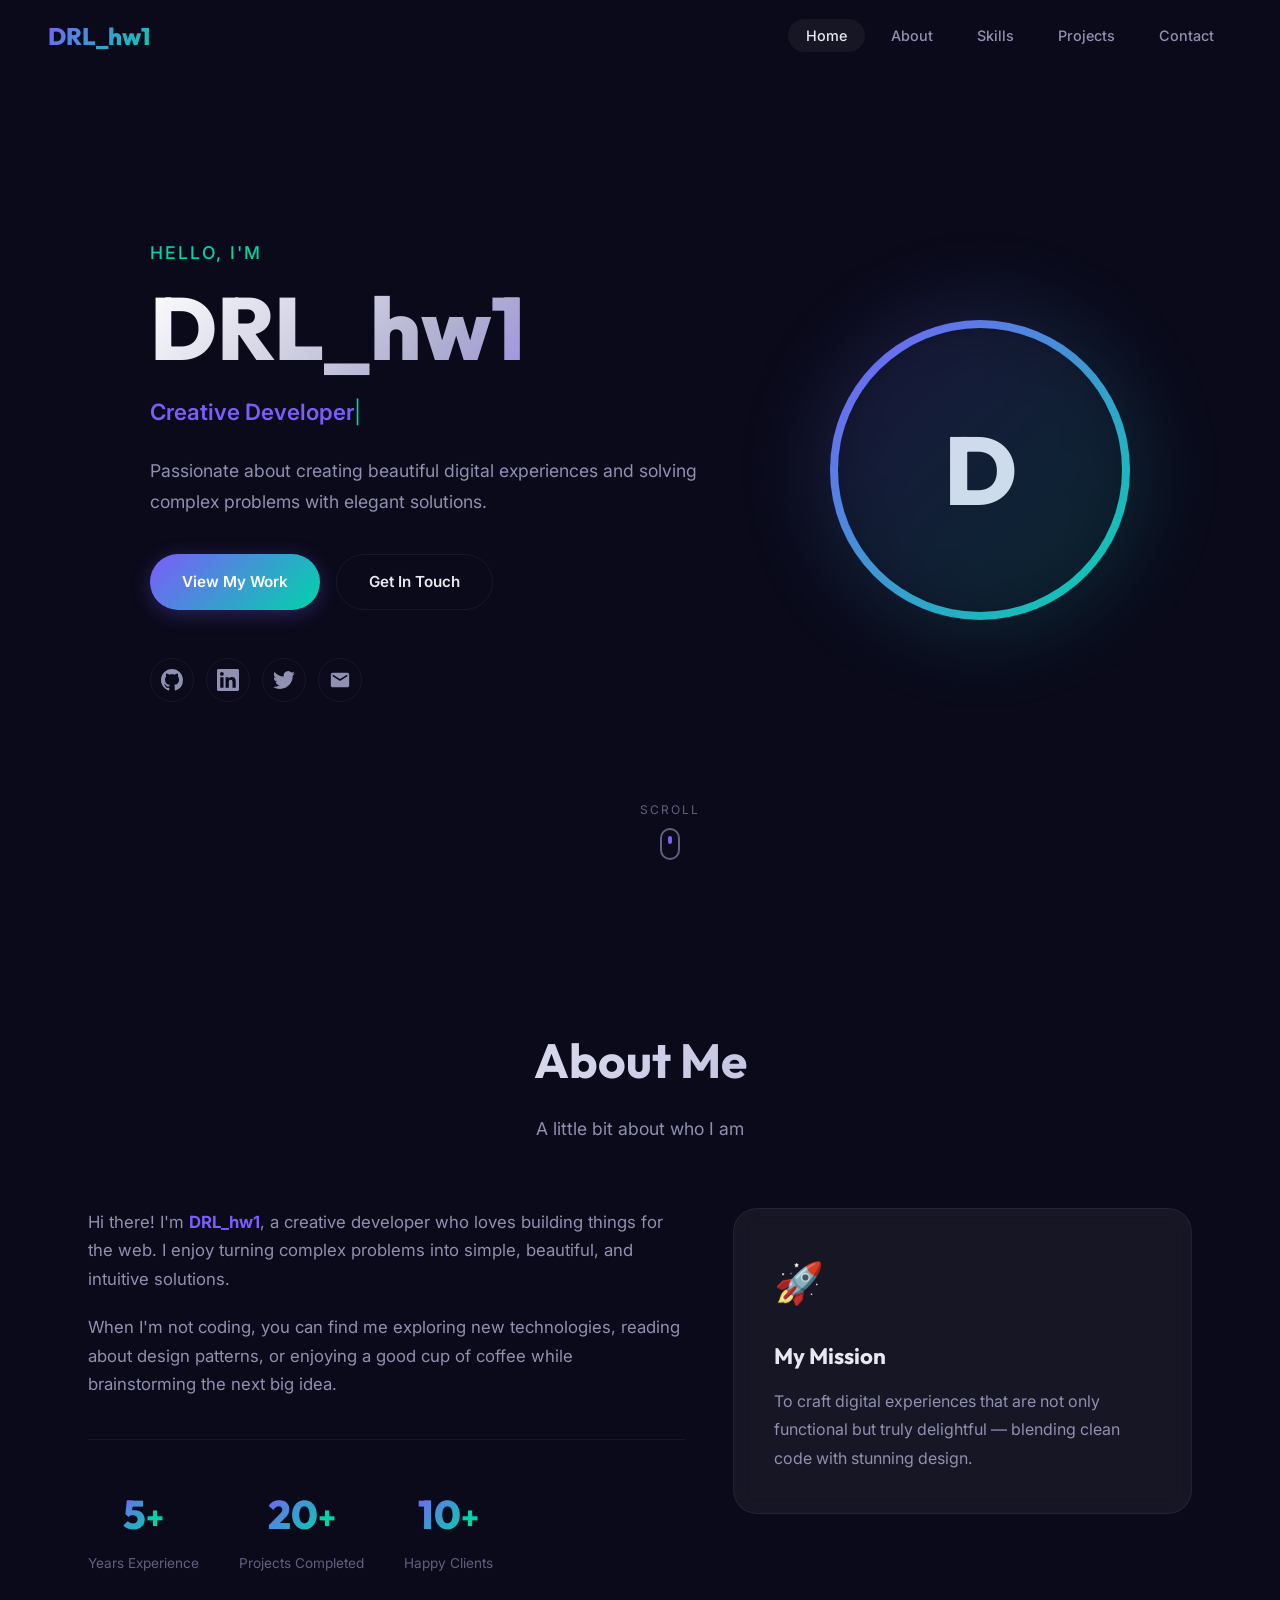
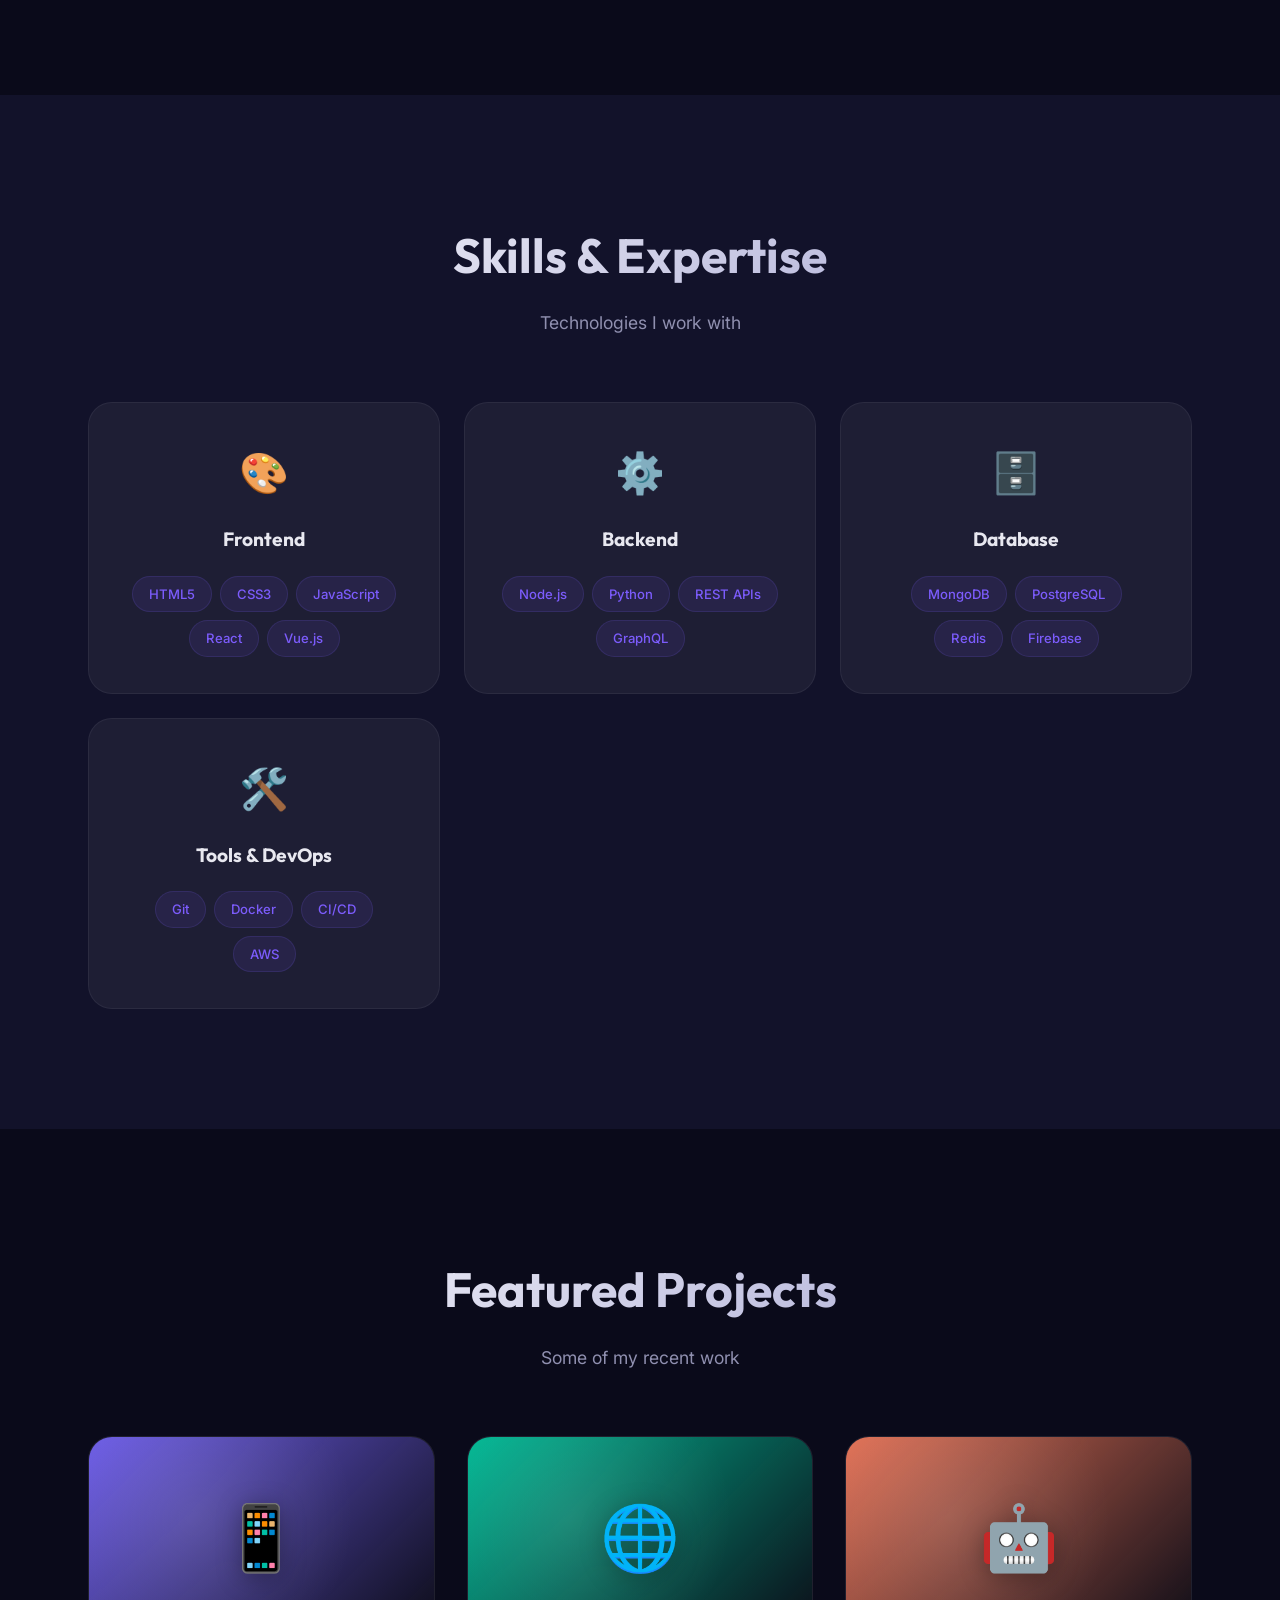
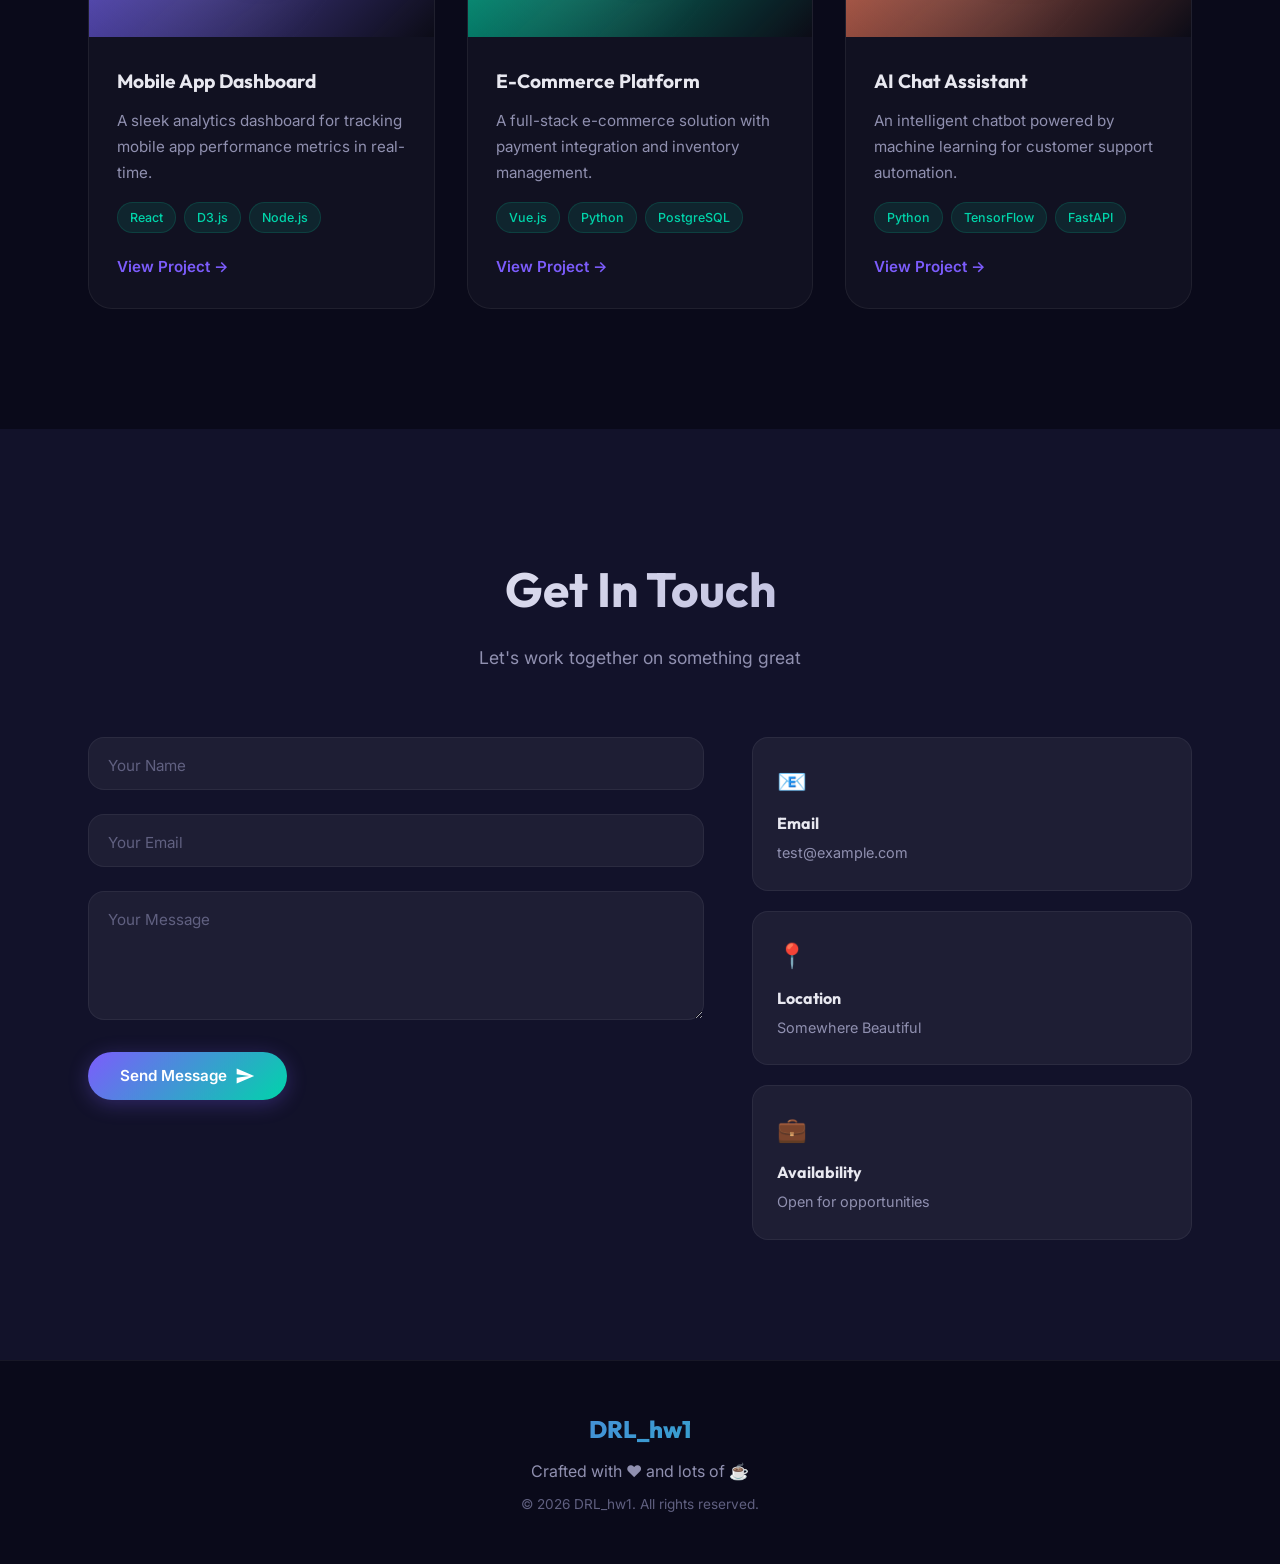
==== personal-page/index.html @ 9c8032da "Add personal web page with DRL_hw1 branding" ====
<!DOCTYPE html>
<html lang="en">

<head>
    <meta charset="UTF-8">
    <meta name="viewport" content="width=device-width, initial-scale=1.0">
    <meta name="description" content="Test - Personal Portfolio & Web Page">
    <title>DRL_hw1 | Personal Web Page</title>
    <link rel="preconnect" href="https://fonts.googleapis.com">
    <link rel="preconnect" href="https://fonts.gstatic.com" crossorigin>
    <link
        href="https://fonts.googleapis.com/css2?family=Inter:wght@300;400;500;600;700;800&family=Outfit:wght@300;400;500;600;700;800&display=swap"
        rel="stylesheet">
    <link rel="stylesheet" href="style.css">
</head>

<body>
    <!-- Animated background particles -->
    <div class="particles" id="particles"></div>

    <!-- Navigation -->
    <nav class="nav" id="nav">
        <div class="nav-logo">DRL_hw1</div>
        <ul class="nav-links">
            <li><a href="#home" class="nav-link active">Home</a></li>
            <li><a href="#about" class="nav-link">About</a></li>
            <li><a href="#skills" class="nav-link">Skills</a></li>
            <li><a href="#projects" class="nav-link">Projects</a></li>
            <li><a href="#contact" class="nav-link">Contact</a></li>
        </ul>
        <button class="nav-toggle" id="navToggle" aria-label="Toggle navigation">
            <span></span><span></span><span></span>
        </button>
    </nav>

    <!-- Hero Section -->
    <section class="hero" id="home">
        <div class="hero-content">
            <p class="hero-greeting">Hello, I'm</p>
            <h1 class="hero-name">DRL_hw1</h1>
            <p class="hero-tagline">
                <span class="typewriter" id="typewriter"></span><span class="cursor">|</span>
            </p>
            <p class="hero-description">
                Passionate about creating beautiful digital experiences and solving complex problems with elegant
                solutions.
            </p>
            <div class="hero-cta">
                <a href="#projects" class="btn btn-primary">View My Work</a>
                <a href="#contact" class="btn btn-secondary">Get In Touch</a>
            </div>
            <div class="hero-socials">
                <a href="https://github.com/g114056175/DRL_hw1" target="_blank" class="social-link" aria-label="GitHub">
                    <svg viewBox="0 0 24 24" width="22" height="22" fill="currentColor">
                        <path
                            d="M12 0C5.37 0 0 5.37 0 12c0 5.31 3.435 9.795 8.205 11.385.6.105.825-.255.825-.57 0-.285-.015-1.23-.015-2.235-3.015.555-3.795-.735-4.035-1.41-.135-.345-.72-1.41-1.23-1.695-.42-.225-1.02-.78-.015-.795.945-.015 1.62.87 1.845 1.23 1.08 1.815 2.805 1.305 3.495.99.105-.78.42-1.305.765-1.605-2.67-.3-5.46-1.335-5.46-5.925 0-1.305.465-2.385 1.23-3.225-.12-.3-.54-1.53.12-3.18 0 0 1.005-.315 3.3 1.23.96-.27 1.98-.405 3-.405s2.04.135 3 .405c2.295-1.56 3.3-1.23 3.3-1.23.66 1.65.24 2.88.12 3.18.765.84 1.23 1.905 1.23 3.225 0 4.605-2.805 5.625-5.475 5.925.435.375.81 1.095.81 2.22 0 1.605-.015 2.895-.015 3.3 0 .315.225.69.825.57A12.02 12.02 0 0024 12c0-6.63-5.37-12-12-12z" />
                    </svg>
                </a>
                <a href="#" class="social-link" aria-label="LinkedIn">
                    <svg viewBox="0 0 24 24" width="22" height="22" fill="currentColor">
                        <path
                            d="M20.447 20.452h-3.554v-5.569c0-1.328-.027-3.037-1.852-3.037-1.853 0-2.136 1.445-2.136 2.939v5.667H9.351V9h3.414v1.561h.046c.477-.9 1.637-1.85 3.37-1.85 3.601 0 4.267 2.37 4.267 5.455v6.286zM5.337 7.433a2.062 2.062 0 01-2.063-2.065 2.064 2.064 0 112.063 2.065zm1.782 13.019H3.555V9h3.564v11.452zM22.225 0H1.771C.792 0 0 .774 0 1.729v20.542C0 23.227.792 24 1.771 24h20.451C23.2 24 24 23.227 24 22.271V1.729C24 .774 23.2 0 22.222 0h.003z" />
                    </svg>
                </a>
                <a href="#" class="social-link" aria-label="Twitter">
                    <svg viewBox="0 0 24 24" width="22" height="22" fill="currentColor">
                        <path
                            d="M23.953 4.57a10 10 0 01-2.825.775 4.958 4.958 0 002.163-2.723c-.951.555-2.005.959-3.127 1.184a4.92 4.92 0 00-8.384 4.482C7.69 8.095 4.067 6.13 1.64 3.162a4.822 4.822 0 00-.666 2.475c0 1.71.87 3.213 2.188 4.096a4.904 4.904 0 01-2.228-.616v.06a4.923 4.923 0 003.946 4.827 4.996 4.996 0 01-2.212.085 4.936 4.936 0 004.604 3.417 9.867 9.867 0 01-6.102 2.105c-.39 0-.779-.023-1.17-.067a13.995 13.995 0 007.557 2.209c9.053 0 13.998-7.496 13.998-13.985 0-.21 0-.42-.015-.63A9.935 9.935 0 0024 4.59z" />
                    </svg>
                </a>
                <a href="mailto:test@example.com" class="social-link" aria-label="Email">
                    <svg viewBox="0 0 24 24" width="22" height="22" fill="currentColor">
                        <path
                            d="M20 4H4c-1.1 0-2 .9-2 2v12c0 1.1.9 2 2 2h16c1.1 0 2-.9 2-2V6c0-1.1-.9-2-2-2zm0 4l-8 5-8-5V6l8 5 8-5v2z" />
                    </svg>
                </a>
            </div>
        </div>
        <div class="hero-visual">
            <div class="avatar-ring">
                <div class="avatar-glow"></div>
                <div class="avatar-initials">D</div>
            </div>
        </div>
        <div class="scroll-indicator">
            <span>Scroll</span>
            <div class="scroll-arrow"></div>
        </div>
    </section>

    <!-- About Section -->
    <section class="section" id="about">
        <div class="container">
            <h2 class="section-title">About Me</h2>
            <p class="section-subtitle">A little bit about who I am</p>
            <div class="about-grid">
                <div class="about-text">
                    <p>
                        Hi there! I'm <strong>DRL_hw1</strong>, a creative developer who loves building things for the
                        web.
                        I enjoy turning complex problems into simple, beautiful, and intuitive solutions.
                    </p>
                    <p>
                        When I'm not coding, you can find me exploring new technologies, reading about design patterns,
                        or enjoying a good cup of coffee while brainstorming the next big idea.
                    </p>
                    <div class="about-stats">
                        <div class="stat-item">
                            <span class="stat-number" data-target="5">0</span><span class="stat-suffix">+</span>
                            <span class="stat-label">Years Experience</span>
                        </div>
                        <div class="stat-item">
                            <span class="stat-number" data-target="20">0</span><span class="stat-suffix">+</span>
                            <span class="stat-label">Projects Completed</span>
                        </div>
                        <div class="stat-item">
                            <span class="stat-number" data-target="10">0</span><span class="stat-suffix">+</span>
                            <span class="stat-label">Happy Clients</span>
                        </div>
                    </div>
                </div>
                <div class="about-card">
                    <div class="card-glass">
                        <div class="card-icon">🚀</div>
                        <h3>My Mission</h3>
                        <p>To craft digital experiences that are not only functional but truly delightful — blending
                            clean code with stunning design.</p>
                    </div>
                </div>
            </div>
        </div>
    </section>

    <!-- Skills Section -->
    <section class="section section-alt" id="skills">
        <div class="container">
            <h2 class="section-title">Skills & Expertise</h2>
            <p class="section-subtitle">Technologies I work with</p>
            <div class="skills-grid">
                <div class="skill-card">
                    <div class="skill-icon">🎨</div>
                    <h3>Frontend</h3>
                    <div class="skill-tags">
                        <span class="tag">HTML5</span>
                        <span class="tag">CSS3</span>
                        <span class="tag">JavaScript</span>
                        <span class="tag">React</span>
                        <span class="tag">Vue.js</span>
                    </div>
                </div>
                <div class="skill-card">
                    <div class="skill-icon">⚙️</div>
                    <h3>Backend</h3>
                    <div class="skill-tags">
                        <span class="tag">Node.js</span>
                        <span class="tag">Python</span>
                        <span class="tag">REST APIs</span>
                        <span class="tag">GraphQL</span>
                    </div>
                </div>
                <div class="skill-card">
                    <div class="skill-icon">🗄️</div>
                    <h3>Database</h3>
                    <div class="skill-tags">
                        <span class="tag">MongoDB</span>
                        <span class="tag">PostgreSQL</span>
                        <span class="tag">Redis</span>
                        <span class="tag">Firebase</span>
                    </div>
                </div>
                <div class="skill-card">
                    <div class="skill-icon">🛠️</div>
                    <h3>Tools & DevOps</h3>
                    <div class="skill-tags">
                        <span class="tag">Git</span>
                        <span class="tag">Docker</span>
                        <span class="tag">CI/CD</span>
                        <span class="tag">AWS</span>
                    </div>
                </div>
            </div>
        </div>
    </section>

    <!-- Projects Section -->
    <section class="section" id="projects">
        <div class="container">
            <h2 class="section-title">Featured Projects</h2>
            <p class="section-subtitle">Some of my recent work</p>
            <div class="projects-grid">
                <div class="project-card">
                    <div class="project-preview" style="--accent: #6c5ce7;">
                        <div class="project-preview-icon">📱</div>
                    </div>
                    <div class="project-info">
                        <h3>Mobile App Dashboard</h3>
                        <p>A sleek analytics dashboard for tracking mobile app performance metrics in real-time.</p>
                        <div class="project-tech">
                            <span>React</span><span>D3.js</span><span>Node.js</span>
                        </div>
                        <div class="project-links">
                            <a href="#" class="project-link">View Project →</a>
                        </div>
                    </div>
                </div>
                <div class="project-card">
                    <div class="project-preview" style="--accent: #00b894;">
                        <div class="project-preview-icon">🌐</div>
                    </div>
                    <div class="project-info">
                        <h3>E-Commerce Platform</h3>
                        <p>A full-stack e-commerce solution with payment integration and inventory management.</p>
                        <div class="project-tech">
                            <span>Vue.js</span><span>Python</span><span>PostgreSQL</span>
                        </div>
                        <div class="project-links">
                            <a href="#" class="project-link">View Project →</a>
                        </div>
                    </div>
                </div>
                <div class="project-card">
                    <div class="project-preview" style="--accent: #e17055;">
                        <div class="project-preview-icon">🤖</div>
                    </div>
                    <div class="project-info">
                        <h3>AI Chat Assistant</h3>
                        <p>An intelligent chatbot powered by machine learning for customer support automation.</p>
                        <div class="project-tech">
                            <span>Python</span><span>TensorFlow</span><span>FastAPI</span>
                        </div>
                        <div class="project-links">
                            <a href="#" class="project-link">View Project →</a>
                        </div>
                    </div>
                </div>
            </div>
        </div>
    </section>

    <!-- Contact Section -->
    <section class="section section-alt" id="contact">
        <div class="container">
            <h2 class="section-title">Get In Touch</h2>
            <p class="section-subtitle">Let's work together on something great</p>
            <div class="contact-wrapper">
                <form class="contact-form" id="contactForm">
                    <div class="form-group">
                        <input type="text" id="name" name="name" placeholder=" " required>
                        <label for="name">Your Name</label>
                    </div>
                    <div class="form-group">
                        <input type="email" id="email" name="email" placeholder=" " required>
                        <label for="email">Your Email</label>
                    </div>
                    <div class="form-group">
                        <textarea id="message" name="message" rows="5" placeholder=" " required></textarea>
                        <label for="message">Your Message</label>
                    </div>
                    <button type="submit" class="btn btn-primary btn-submit">
                        <span>Send Message</span>
                        <svg viewBox="0 0 24 24" width="20" height="20" fill="currentColor">
                            <path d="M2.01 21L23 12 2.01 3 2 10l15 2-15 2z" />
                        </svg>
                    </button>
                </form>
                <div class="contact-info">
                    <div class="contact-card">
                        <div class="contact-icon">📧</div>
                        <h4>Email</h4>
                        <p>test@example.com</p>
                    </div>
                    <div class="contact-card">
                        <div class="contact-icon">📍</div>
                        <h4>Location</h4>
                        <p>Somewhere Beautiful</p>
                    </div>
                    <div class="contact-card">
                        <div class="contact-icon">💼</div>
                        <h4>Availability</h4>
                        <p>Open for opportunities</p>
                    </div>
                </div>
            </div>
        </div>
    </section>

    <!-- Footer -->
    <footer class="footer">
        <div class="container">
            <div class="footer-content">
                <p class="footer-logo">DRL_hw1</p>
                <p class="footer-text">Crafted with ❤️ and lots of ☕</p>
                <p class="footer-copy">&copy; 2026 DRL_hw1. All rights reserved.</p>
            </div>
        </div>
    </footer>

    <script src="script.js"></script>
</body>

</html>
---- personal-page/style.css ----
/* ============================
   CSS Variables & Reset
   ============================ */
:root {
  --bg-primary: #0a0a1a;
  --bg-secondary: #12122a;
  --bg-card: rgba(255, 255, 255, 0.03);
  --bg-glass: rgba(255, 255, 255, 0.05);
  --text-primary: #e8e8f0;
  --text-secondary: #9090b0;
  --text-muted: #606080;
  --accent-1: #7c5cfc;
  --accent-2: #00d4aa;
  --accent-gradient: linear-gradient(135deg, #7c5cfc 0%, #00d4aa 100%);
  --accent-gradient-hover: linear-gradient(135deg, #9070ff 0%, #00f0c0 100%);
  --border-color: rgba(255, 255, 255, 0.06);
  --shadow-lg: 0 25px 50px rgba(0, 0, 0, 0.5);
  --shadow-glow: 0 0 40px rgba(124, 92, 252, 0.15);
  --radius-sm: 8px;
  --radius-md: 16px;
  --radius-lg: 24px;
  --radius-full: 9999px;
  --font-primary: 'Outfit', 'Inter', -apple-system, sans-serif;
  --font-body: 'Inter', -apple-system, sans-serif;
  --transition: 0.3s cubic-bezier(0.4, 0, 0.2, 1);
  --nav-height: 72px;
}

*, *::before, *::after {
  margin: 0;
  padding: 0;
  box-sizing: border-box;
}

html {
  scroll-behavior: smooth;
  scroll-padding-top: var(--nav-height);
}

body {
  font-family: var(--font-body);
  background: var(--bg-primary);
  color: var(--text-primary);
  line-height: 1.7;
  overflow-x: hidden;
  -webkit-font-smoothing: antialiased;
}

a {
  color: inherit;
  text-decoration: none;
}

ul { list-style: none; }
img { max-width: 100%; display: block; }

::selection {
  background: rgba(124, 92, 252, 0.3);
  color: #fff;
}

/* ============================
   Particles Background
   ============================ */
.particles {
  position: fixed;
  top: 0;
  left: 0;
  width: 100%;
  height: 100%;
  pointer-events: none;
  z-index: 0;
  overflow: hidden;
}

.particle {
  position: absolute;
  width: 3px;
  height: 3px;
  background: var(--accent-1);
  border-radius: 50%;
  opacity: 0;
  animation: particleFloat linear infinite;
}

@keyframes particleFloat {
  0% { opacity: 0; transform: translateY(100vh) scale(0); }
  10% { opacity: 0.6; }
  90% { opacity: 0.6; }
  100% { opacity: 0; transform: translateY(-10vh) scale(1); }
}

/* ============================
   Navigation
   ============================ */
.nav {
  position: fixed;
  top: 0;
  left: 0;
  right: 0;
  height: var(--nav-height);
  display: flex;
  align-items: center;
  justify-content: space-between;
  padding: 0 48px;
  z-index: 1000;
  background: transparent;
  transition: background var(--transition), box-shadow var(--transition);
}

.nav.scrolled {
  background: rgba(10, 10, 26, 0.85);
  backdrop-filter: blur(20px);
  -webkit-backdrop-filter: blur(20px);
  box-shadow: 0 1px 0 var(--border-color);
}

.nav-logo {
  font-family: var(--font-primary);
  font-size: 1.5rem;
  font-weight: 800;
  background: var(--accent-gradient);
  -webkit-background-clip: text;
  -webkit-text-fill-color: transparent;
  background-clip: text;
}

.nav-links {
  display: flex;
  gap: 8px;
}

.nav-link {
  padding: 8px 18px;
  border-radius: var(--radius-full);
  font-size: 0.9rem;
  font-weight: 500;
  color: var(--text-secondary);
  transition: color var(--transition), background var(--transition);
  position: relative;
}

.nav-link:hover,
.nav-link.active {
  color: var(--text-primary);
  background: var(--bg-glass);
}

.nav-toggle {
  display: none;
  flex-direction: column;
  gap: 5px;
  background: none;
  border: none;
  cursor: pointer;
  padding: 8px;
}

.nav-toggle span {
  width: 24px;
  height: 2px;
  background: var(--text-primary);
  border-radius: 2px;
  transition: var(--transition);
}

/* ============================
   Hero Section
   ============================ */
.hero {
  min-height: 100vh;
  display: flex;
  align-items: center;
  justify-content: center;
  gap: 80px;
  padding: 120px 48px 80px;
  position: relative;
  z-index: 1;
}

.hero-content {
  max-width: 600px;
}

.hero-greeting {
  font-size: 1.1rem;
  color: var(--accent-2);
  font-weight: 500;
  letter-spacing: 2px;
  text-transform: uppercase;
  margin-bottom: 12px;
  animation: fadeInUp 0.8s ease both;
}

.hero-name {
  font-family: var(--font-primary);
  font-size: clamp(3rem, 7vw, 5.5rem);
  font-weight: 800;
  line-height: 1.1;
  margin-bottom: 16px;
  background: linear-gradient(135deg, #ffffff 0%, #b0b0d0 50%, #7c5cfc 100%);
  -webkit-background-clip: text;
  -webkit-text-fill-color: transparent;
  background-clip: text;
  animation: fadeInUp 0.8s ease 0.1s both;
}

.hero-tagline {
  font-size: 1.4rem;
  color: var(--text-secondary);
  margin-bottom: 24px;
  min-height: 2rem;
  animation: fadeInUp 0.8s ease 0.2s both;
}

.typewriter {
  color: var(--accent-1);
  font-weight: 600;
}

.cursor {
  color: var(--accent-2);
  animation: blink 1s step-end infinite;
}

@keyframes blink {
  50% { opacity: 0; }
}

.hero-description {
  font-size: 1.1rem;
  color: var(--text-secondary);
  line-height: 1.8;
  margin-bottom: 36px;
  animation: fadeInUp 0.8s ease 0.3s both;
}

.hero-cta {
  display: flex;
  gap: 16px;
  margin-bottom: 48px;
  animation: fadeInUp 0.8s ease 0.4s both;
}

.hero-socials {
  display: flex;
  gap: 12px;
  animation: fadeInUp 0.8s ease 0.5s both;
}

.social-link {
  width: 44px;
  height: 44px;
  display: flex;
  align-items: center;
  justify-content: center;
  border-radius: var(--radius-full);
  border: 1px solid var(--border-color);
  color: var(--text-secondary);
  transition: all var(--transition);
}

.social-link:hover {
  color: var(--accent-1);
  border-color: var(--accent-1);
  background: rgba(124, 92, 252, 0.1);
  transform: translateY(-3px);
  box-shadow: 0 8px 20px rgba(124, 92, 252, 0.2);
}

/* Avatar */
.hero-visual {
  animation: fadeInUp 0.8s ease 0.3s both;
}

.avatar-ring {
  width: 300px;
  height: 300px;
  border-radius: 50%;
  position: relative;
  display: flex;
  align-items: center;
  justify-content: center;
  background: var(--accent-gradient);
  padding: 4px;
  animation: avatarSpin 8s linear infinite;
}

.avatar-glow {
  position: absolute;
  inset: -20px;
  border-radius: 50%;
  background: var(--accent-gradient);
  opacity: 0.15;
  filter: blur(40px);
  animation: pulse 3s ease-in-out infinite;
}

@keyframes pulse {
  0%, 100% { transform: scale(1); opacity: 0.15; }
  50% { transform: scale(1.1); opacity: 0.25; }
}

@keyframes avatarSpin {
  from { transform: rotate(0deg); }
  to { transform: rotate(360deg); }
}

.avatar-initials {
  width: calc(100% - 8px);
  height: calc(100% - 8px);
  border-radius: 50%;
  background: var(--bg-primary);
  display: flex;
  align-items: center;
  justify-content: center;
  font-family: var(--font-primary);
  font-size: 6rem;
  font-weight: 800;
  background: var(--bg-primary);
  color: var(--text-primary);
  animation: avatarSpinReverse 8s linear infinite;
}

@keyframes avatarSpinReverse {
  from { transform: rotate(0deg); }
  to { transform: rotate(-360deg); }
}

/* Scroll Indicator */
.scroll-indicator {
  position: absolute;
  bottom: 40px;
  left: 50%;
  transform: translateX(-50%);
  display: flex;
  flex-direction: column;
  align-items: center;
  gap: 8px;
  color: var(--text-muted);
  font-size: 0.75rem;
  letter-spacing: 2px;
  text-transform: uppercase;
  animation: fadeInUp 0.8s ease 0.6s both;
}

.scroll-arrow {
  width: 20px;
  height: 32px;
  border-radius: 10px;
  border: 2px solid var(--text-muted);
  position: relative;
}

.scroll-arrow::after {
  content: '';
  position: absolute;
  top: 6px;
  left: 50%;
  transform: translateX(-50%);
  width: 4px;
  height: 8px;
  border-radius: 2px;
  background: var(--accent-1);
  animation: scrollBounce 2s ease-in-out infinite;
}

@keyframes scrollBounce {
  0%, 100% { top: 6px; opacity: 1; }
  50% { top: 16px; opacity: 0.3; }
}

/* ============================
   Buttons
   ============================ */
.btn {
  display: inline-flex;
  align-items: center;
  gap: 8px;
  padding: 14px 32px;
  border-radius: var(--radius-full);
  font-size: 0.95rem;
  font-weight: 600;
  font-family: var(--font-body);
  cursor: pointer;
  transition: all var(--transition);
  border: none;
  position: relative;
  overflow: hidden;
}

.btn-primary {
  background: var(--accent-gradient);
  color: #fff;
  box-shadow: 0 4px 20px rgba(124, 92, 252, 0.3);
}

.btn-primary:hover {
  background: var(--accent-gradient-hover);
  transform: translateY(-2px);
  box-shadow: 0 8px 30px rgba(124, 92, 252, 0.4);
}

.btn-secondary {
  background: transparent;
  color: var(--text-primary);
  border: 1px solid var(--border-color);
}

.btn-secondary:hover {
  border-color: var(--accent-1);
  background: rgba(124, 92, 252, 0.08);
  transform: translateY(-2px);
}

/* ============================
   Sections
   ============================ */
.section {
  padding: 120px 0;
  position: relative;
  z-index: 1;
}

.section-alt {
  background: var(--bg-secondary);
}

.container {
  max-width: 1200px;
  margin: 0 auto;
  padding: 0 48px;
}

.section-title {
  font-family: var(--font-primary);
  font-size: clamp(2rem, 4vw, 3rem);
  font-weight: 700;
  text-align: center;
  margin-bottom: 12px;
  background: linear-gradient(135deg, #ffffff, #a0a0d0);
  -webkit-background-clip: text;
  -webkit-text-fill-color: transparent;
  background-clip: text;
}

.section-subtitle {
  text-align: center;
  color: var(--text-secondary);
  font-size: 1.1rem;
  margin-bottom: 64px;
}

/* ============================
   About Section
   ============================ */
.about-grid {
  display: grid;
  grid-template-columns: 1.3fr 1fr;
  gap: 48px;
  align-items: start;
}

.about-text p {
  color: var(--text-secondary);
  font-size: 1.05rem;
  margin-bottom: 20px;
}

.about-text strong {
  color: var(--accent-1);
}

.about-stats {
  display: flex;
  gap: 40px;
  margin-top: 40px;
  padding-top: 40px;
  border-top: 1px solid var(--border-color);
}

.stat-item {
  text-align: center;
}

.stat-number {
  font-family: var(--font-primary);
  font-size: 2.5rem;
  font-weight: 800;
  background: var(--accent-gradient);
  -webkit-background-clip: text;
  -webkit-text-fill-color: transparent;
  background-clip: text;
}

.stat-suffix {
  font-family: var(--font-primary);
  font-size: 2rem;
  font-weight: 700;
  color: var(--accent-2);
}

.stat-label {
  display: block;
  font-size: 0.85rem;
  color: var(--text-muted);
  margin-top: 4px;
}

.about-card {
  position: sticky;
  top: calc(var(--nav-height) + 32px);
}

.card-glass {
  background: var(--bg-glass);
  border: 1px solid var(--border-color);
  border-radius: var(--radius-lg);
  padding: 40px;
  backdrop-filter: blur(10px);
  transition: all var(--transition);
}

.card-glass:hover {
  border-color: rgba(124, 92, 252, 0.2);
  box-shadow: var(--shadow-glow);
  transform: translateY(-4px);
}

.card-icon {
  font-size: 2.5rem;
  margin-bottom: 20px;
}

.card-glass h3 {
  font-family: var(--font-primary);
  font-size: 1.4rem;
  margin-bottom: 12px;
}

.card-glass p {
  color: var(--text-secondary);
  line-height: 1.8;
}

/* ============================
   Skills Section
   ============================ */
.skills-grid {
  display: grid;
  grid-template-columns: repeat(auto-fit, minmax(260px, 1fr));
  gap: 24px;
}

.skill-card {
  background: var(--bg-glass);
  border: 1px solid var(--border-color);
  border-radius: var(--radius-lg);
  padding: 36px;
  text-align: center;
  transition: all var(--transition);
}

.skill-card:hover {
  border-color: rgba(124, 92, 252, 0.2);
  transform: translateY(-6px);
  box-shadow: var(--shadow-glow);
}

.skill-icon {
  font-size: 2.5rem;
  margin-bottom: 16px;
}

.skill-card h3 {
  font-family: var(--font-primary);
  font-size: 1.2rem;
  margin-bottom: 20px;
}

.skill-tags {
  display: flex;
  flex-wrap: wrap;
  gap: 8px;
  justify-content: center;
}

.tag {
  padding: 6px 16px;
  border-radius: var(--radius-full);
  font-size: 0.82rem;
  font-weight: 500;
  background: rgba(124, 92, 252, 0.1);
  color: var(--accent-1);
  border: 1px solid rgba(124, 92, 252, 0.15);
  transition: all var(--transition);
}

.skill-card:hover .tag {
  background: rgba(124, 92, 252, 0.15);
  border-color: rgba(124, 92, 252, 0.25);
}

/* ============================
   Projects Section
   ============================ */
.projects-grid {
  display: grid;
  grid-template-columns: repeat(auto-fit, minmax(340px, 1fr));
  gap: 32px;
}

.project-card {
  background: var(--bg-card);
  border: 1px solid var(--border-color);
  border-radius: var(--radius-lg);
  overflow: hidden;
  transition: all var(--transition);
}

.project-card:hover {
  border-color: rgba(124, 92, 252, 0.2);
  transform: translateY(-8px);
  box-shadow: var(--shadow-lg);
}

.project-preview {
  height: 200px;
  background: linear-gradient(135deg, var(--accent, #7c5cfc) 0%, rgba(0, 0, 0, 0.3) 100%);
  display: flex;
  align-items: center;
  justify-content: center;
  position: relative;
  overflow: hidden;
}

.project-preview::before {
  content: '';
  position: absolute;
  inset: 0;
  background: radial-gradient(circle at 30% 40%, rgba(255,255,255,0.1) 0%, transparent 60%);
}

.project-preview-icon {
  font-size: 4rem;
  z-index: 1;
  filter: drop-shadow(0 4px 12px rgba(0,0,0,0.3));
}

.project-info {
  padding: 28px;
}

.project-info h3 {
  font-family: var(--font-primary);
  font-size: 1.2rem;
  margin-bottom: 10px;
}

.project-info p {
  color: var(--text-secondary);
  font-size: 0.95rem;
  margin-bottom: 16px;
}

.project-tech {
  display: flex;
  gap: 8px;
  flex-wrap: wrap;
  margin-bottom: 20px;
}

.project-tech span {
  padding: 4px 12px;
  border-radius: var(--radius-full);
  font-size: 0.78rem;
  font-weight: 500;
  background: rgba(0, 212, 170, 0.1);
  color: var(--accent-2);
  border: 1px solid rgba(0, 212, 170, 0.15);
}

.project-link {
  font-weight: 600;
  color: var(--accent-1);
  font-size: 0.95rem;
  transition: color var(--transition);
}

.project-link:hover {
  color: var(--accent-2);
}

/* ============================
   Contact Section
   ============================ */
.contact-wrapper {
  display: grid;
  grid-template-columns: 1.4fr 1fr;
  gap: 48px;
  align-items: start;
}

.contact-form {
  display: flex;
  flex-direction: column;
  gap: 24px;
}

.form-group {
  position: relative;
}

.form-group input,
.form-group textarea {
  width: 100%;
  padding: 16px 20px;
  background: var(--bg-glass);
  border: 1px solid var(--border-color);
  border-radius: var(--radius-md);
  color: var(--text-primary);
  font-family: var(--font-body);
  font-size: 0.95rem;
  transition: border-color var(--transition), box-shadow var(--transition);
  outline: none;
  resize: vertical;
}

.form-group input:focus,
.form-group textarea:focus {
  border-color: var(--accent-1);
  box-shadow: 0 0 0 3px rgba(124, 92, 252, 0.1);
}

.form-group label {
  position: absolute;
  left: 20px;
  top: 16px;
  color: var(--text-muted);
  font-size: 0.95rem;
  pointer-events: none;
  transition: all var(--transition);
}

.form-group input:focus + label,
.form-group input:not(:placeholder-shown) + label,
.form-group textarea:focus + label,
.form-group textarea:not(:placeholder-shown) + label {
  top: -10px;
  left: 14px;
  font-size: 0.78rem;
  color: var(--accent-1);
  background: var(--bg-secondary);
  padding: 0 6px;
}

.btn-submit {
  align-self: flex-start;
}

.btn-submit svg {
  transition: transform var(--transition);
}

.btn-submit:hover svg {
  transform: translateX(4px);
}

.contact-info {
  display: flex;
  flex-direction: column;
  gap: 20px;
}

.contact-card {
  background: var(--bg-glass);
  border: 1px solid var(--border-color);
  border-radius: var(--radius-md);
  padding: 24px;
  transition: all var(--transition);
}

.contact-card:hover {
  border-color: rgba(124, 92, 252, 0.2);
  transform: translateX(4px);
}

.contact-icon {
  font-size: 1.5rem;
  margin-bottom: 8px;
}

.contact-card h4 {
  font-family: var(--font-primary);
  font-size: 1rem;
  margin-bottom: 4px;
}

.contact-card p {
  color: var(--text-secondary);
  font-size: 0.9rem;
}

/* ============================
   Footer
   ============================ */
.footer {
  padding: 48px 0;
  border-top: 1px solid var(--border-color);
  position: relative;
  z-index: 1;
}

.footer-content {
  text-align: center;
}

.footer-logo {
  font-family: var(--font-primary);
  font-size: 1.5rem;
  font-weight: 800;
  background: var(--accent-gradient);
  -webkit-background-clip: text;
  -webkit-text-fill-color: transparent;
  background-clip: text;
  margin-bottom: 8px;
}

.footer-text {
  color: var(--text-secondary);
  margin-bottom: 8px;
}

.footer-copy {
  color: var(--text-muted);
  font-size: 0.85rem;
}

/* ============================
   Animations
   ============================ */
@keyframes fadeInUp {
  from {
    opacity: 0;
    transform: translateY(30px);
  }
  to {
    opacity: 1;
    transform: translateY(0);
  }
}

.reveal {
  opacity: 0;
  transform: translateY(30px);
  transition: opacity 0.6s ease, transform 0.6s ease;
}

.reveal.visible {
  opacity: 1;
  transform: translateY(0);
}

/* ============================
   Responsive
   ============================ */
@media (max-width: 900px) {
  .hero {
    flex-direction: column-reverse;
    gap: 48px;
    text-align: center;
    padding: 120px 24px 80px;
  }

  .hero-cta, .hero-socials {
    justify-content: center;
  }

  .avatar-ring {
    width: 200px;
    height: 200px;
  }

  .avatar-initials {
    font-size: 4rem;
  }

  .about-grid,
  .contact-wrapper {
    grid-template-columns: 1fr;
  }

  .about-stats {
    justify-content: center;
  }

  .nav-links {
    display: none;
    position: absolute;
    top: var(--nav-height);
    left: 0;
    right: 0;
    flex-direction: column;
    background: rgba(10, 10, 26, 0.95);
    backdrop-filter: blur(20px);
    padding: 24px;
    gap: 4px;
    border-bottom: 1px solid var(--border-color);
  }

  .nav-links.open {
    display: flex;
  }

  .nav-toggle {
    display: flex;
  }

  .container {
    padding: 0 24px;
  }

  .section {
    padding: 80px 0;
  }
}

@media (max-width: 600px) {
  .hero-name {
    font-size: 2.8rem;
  }

  .about-stats {
    flex-direction: column;
    gap: 24px;
  }

  .projects-grid {
    grid-template-columns: 1fr;
  }

  .hero-cta {
    flex-direction: column;
    align-items: center;
  }
}
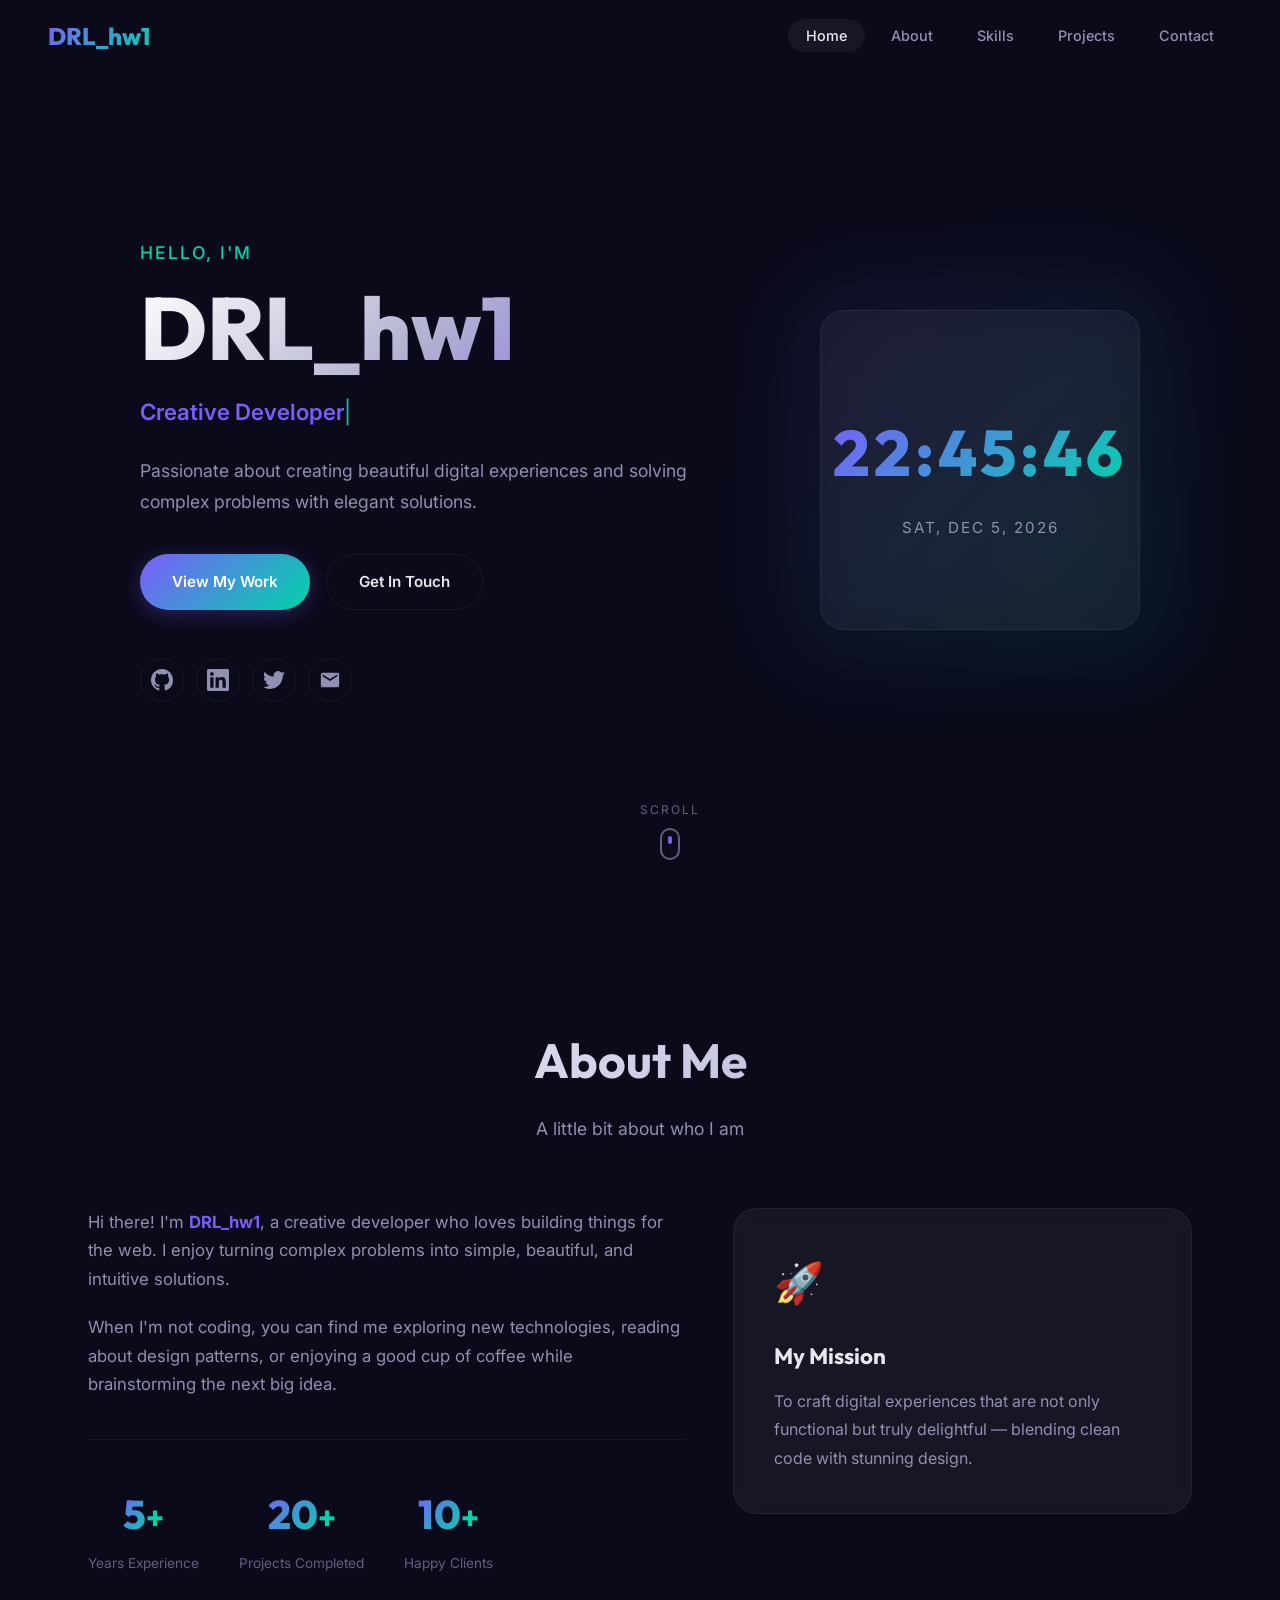
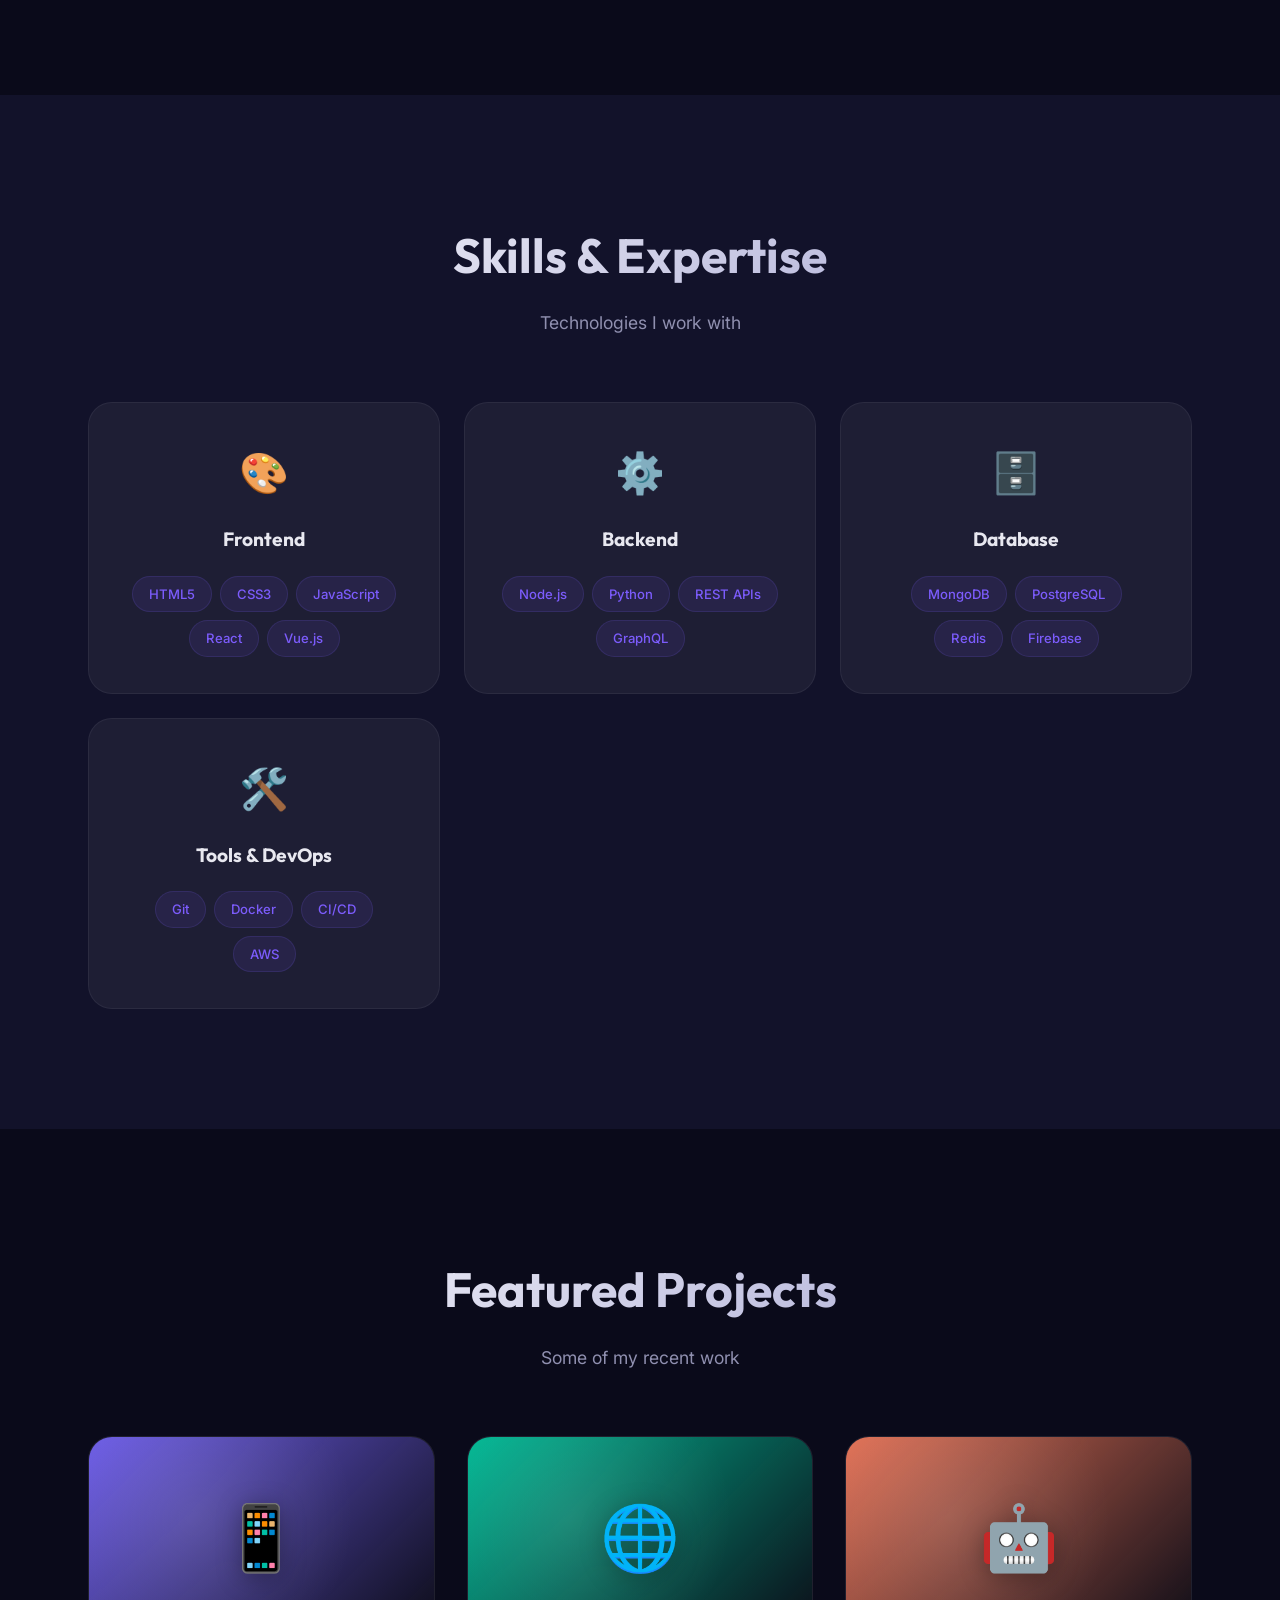
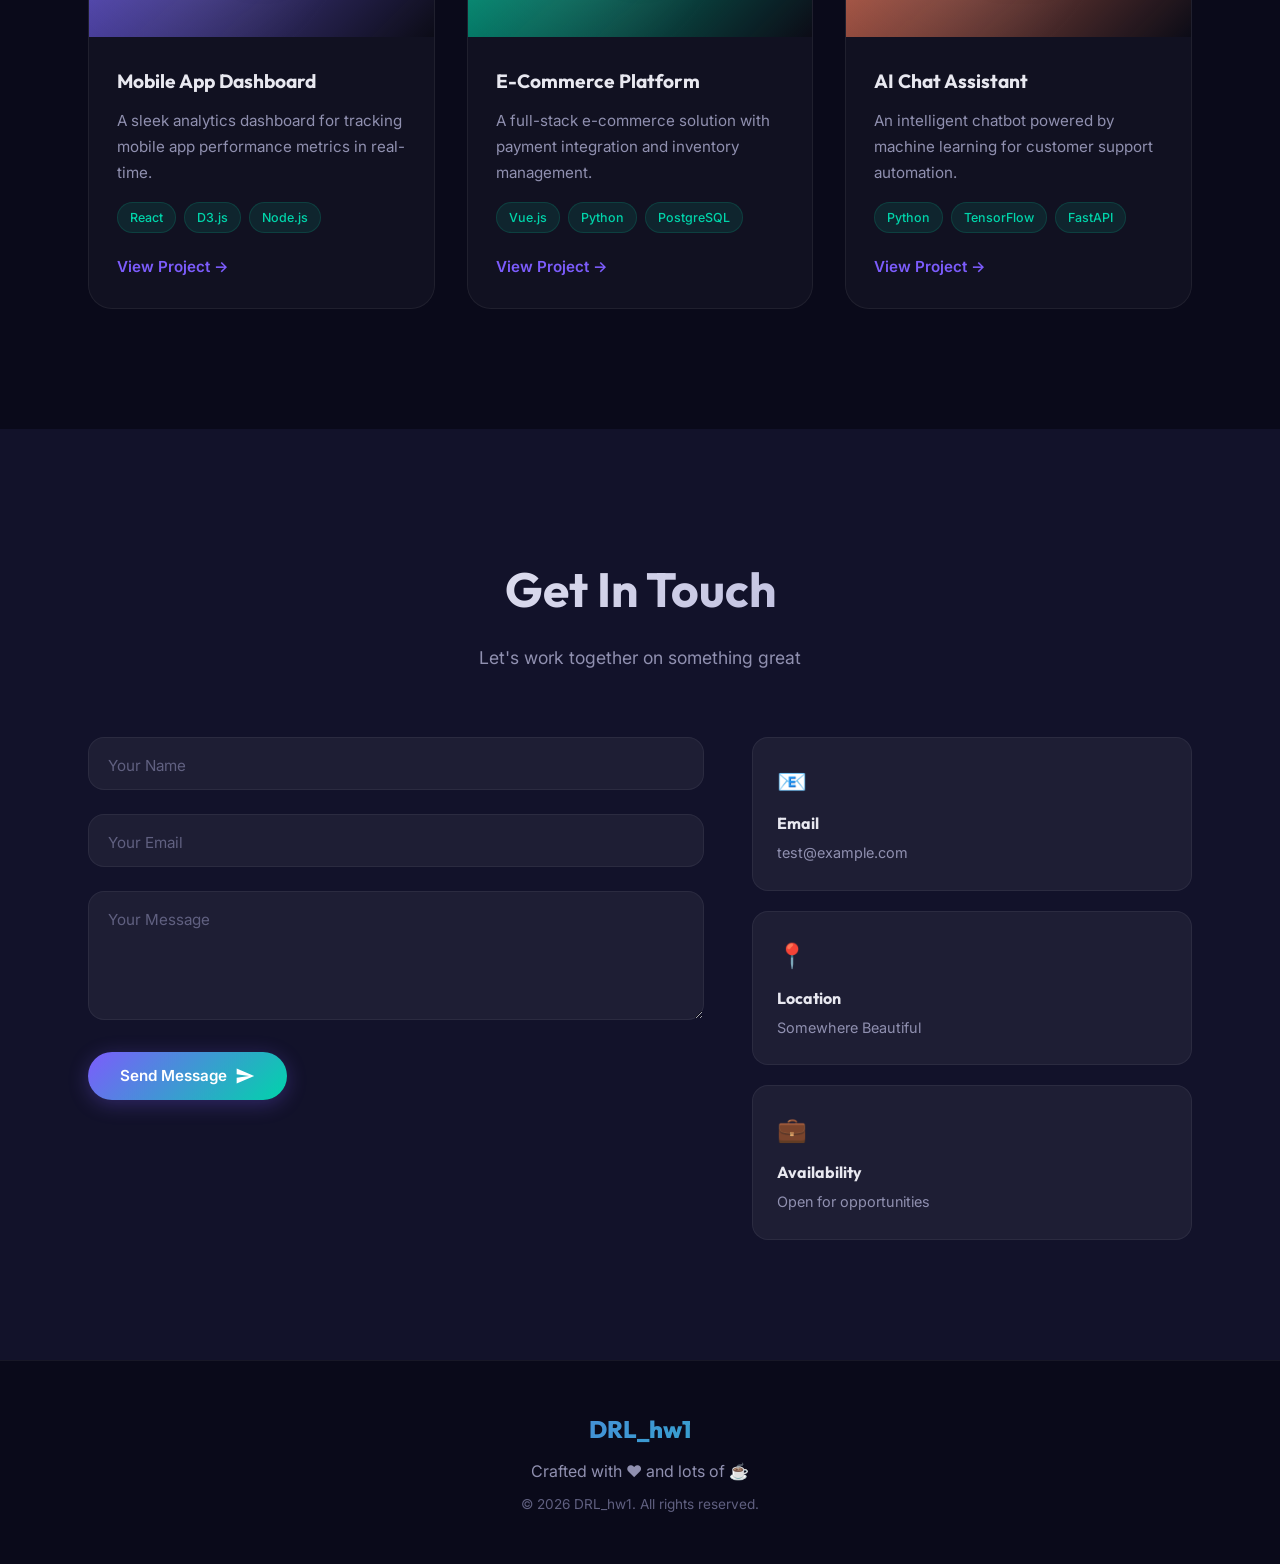
==== commit a3fc119d: "Add real-time clock display and update conversation log" ====
--- a/personal-page/index.html
+++ b/personal-page/index.html
@@ -77,9 +77,12 @@
             </div>
         </div>
         <div class="hero-visual">
-            <div class="avatar-ring">
-                <div class="avatar-glow"></div>
-                <div class="avatar-initials">D</div>
+            <div class="clock-container">
+                <div class="clock-glow"></div>
+                <div class="clock-display">
+                    <span class="clock-time" id="clock">00:00:00</span>
+                    <span class="clock-date" id="clockDate"></span>
+                </div>
             </div>
         </div>
         <div class="scroll-indicator">
--- a/personal-page/style.css
+++ b/personal-page/style.css
@@ -26,7 +26,9 @@
   --nav-height: 72px;
 }
 
-*, *::before, *::after {
+*,
+*::before,
+*::after {
   margin: 0;
   padding: 0;
   box-sizing: border-box;
@@ -51,8 +53,14 @@
   text-decoration: none;
 }
 
-ul { list-style: none; }
-img { max-width: 100%; display: block; }
+ul {
+  list-style: none;
+}
+
+img {
+  max-width: 100%;
+  display: block;
+}
 
 ::selection {
   background: rgba(124, 92, 252, 0.3);
@@ -84,10 +92,23 @@
 }
 
 @keyframes particleFloat {
-  0% { opacity: 0; transform: translateY(100vh) scale(0); }
-  10% { opacity: 0.6; }
-  90% { opacity: 0.6; }
-  100% { opacity: 0; transform: translateY(-10vh) scale(1); }
+  0% {
+    opacity: 0;
+    transform: translateY(100vh) scale(0);
+  }
+
+  10% {
+    opacity: 0.6;
+  }
+
+  90% {
+    opacity: 0.6;
+  }
+
+  100% {
+    opacity: 0;
+    transform: translateY(-10vh) scale(1);
+  }
 }
 
 /* ============================
@@ -224,7 +245,9 @@
 }
 
 @keyframes blink {
-  50% { opacity: 0; }
+  50% {
+    opacity: 0;
+  }
 }
 
 .hero-description {
@@ -268,63 +291,74 @@
   box-shadow: 0 8px 20px rgba(124, 92, 252, 0.2);
 }
 
-/* Avatar */
+/* Clock Display */
 .hero-visual {
   animation: fadeInUp 0.8s ease 0.3s both;
 }
 
-.avatar-ring {
-  width: 300px;
-  height: 300px;
-  border-radius: 50%;
+.clock-container {
+  width: 320px;
+  height: 320px;
+  border-radius: var(--radius-lg);
   position: relative;
   display: flex;
   align-items: center;
   justify-content: center;
+  background: var(--bg-glass);
+  border: 1px solid var(--border-color);
+  backdrop-filter: blur(16px);
+  -webkit-backdrop-filter: blur(16px);
+}
+
+.clock-glow {
+  position: absolute;
+  inset: -30px;
+  border-radius: var(--radius-lg);
   background: var(--accent-gradient);
-  padding: 4px;
-  animation: avatarSpin 8s linear infinite;
-}
-
-.avatar-glow {
-  position: absolute;
-  inset: -20px;
-  border-radius: 50%;
+  opacity: 0.1;
+  filter: blur(50px);
+  animation: pulse 3s ease-in-out infinite;
+}
+
+@keyframes pulse {
+
+  0%,
+  100% {
+    transform: scale(1);
+    opacity: 0.1;
+  }
+
+  50% {
+    transform: scale(1.1);
+    opacity: 0.2;
+  }
+}
+
+.clock-display {
+  display: flex;
+  flex-direction: column;
+  align-items: center;
+  gap: 8px;
+  z-index: 1;
+}
+
+.clock-time {
+  font-family: 'Outfit', monospace;
+  font-size: 4rem;
+  font-weight: 800;
+  letter-spacing: 4px;
   background: var(--accent-gradient);
-  opacity: 0.15;
-  filter: blur(40px);
-  animation: pulse 3s ease-in-out infinite;
-}
-
-@keyframes pulse {
-  0%, 100% { transform: scale(1); opacity: 0.15; }
-  50% { transform: scale(1.1); opacity: 0.25; }
-}
-
-@keyframes avatarSpin {
-  from { transform: rotate(0deg); }
-  to { transform: rotate(360deg); }
-}
-
-.avatar-initials {
-  width: calc(100% - 8px);
-  height: calc(100% - 8px);
-  border-radius: 50%;
-  background: var(--bg-primary);
-  display: flex;
-  align-items: center;
-  justify-content: center;
-  font-family: var(--font-primary);
-  font-size: 6rem;
-  font-weight: 800;
-  background: var(--bg-primary);
-  color: var(--text-primary);
-  animation: avatarSpinReverse 8s linear infinite;
-}
-
-@keyframes avatarSpinReverse {
-  from { transform: rotate(0deg); }
-  to { transform: rotate(-360deg); }
+  -webkit-background-clip: text;
+  -webkit-text-fill-color: transparent;
+  background-clip: text;
+  text-shadow: none;
+}
+
+.clock-date {
+  font-size: 0.95rem;
+  color: var(--text-secondary);
+  letter-spacing: 2px;
+  text-transform: uppercase;
 }
 
 /* Scroll Indicator */
@@ -366,8 +400,17 @@
 }
 
 @keyframes scrollBounce {
-  0%, 100% { top: 6px; opacity: 1; }
-  50% { top: 16px; opacity: 0.3; }
+
+  0%,
+  100% {
+    top: 6px;
+    opacity: 1;
+  }
+
+  50% {
+    top: 16px;
+    opacity: 0.3;
+  }
 }
 
 /* ============================
@@ -638,13 +681,13 @@
   content: '';
   position: absolute;
   inset: 0;
-  background: radial-gradient(circle at 30% 40%, rgba(255,255,255,0.1) 0%, transparent 60%);
+  background: radial-gradient(circle at 30% 40%, rgba(255, 255, 255, 0.1) 0%, transparent 60%);
 }
 
 .project-preview-icon {
   font-size: 4rem;
   z-index: 1;
-  filter: drop-shadow(0 4px 12px rgba(0,0,0,0.3));
+  filter: drop-shadow(0 4px 12px rgba(0, 0, 0, 0.3));
 }
 
 .project-info {
@@ -742,10 +785,10 @@
   transition: all var(--transition);
 }
 
-.form-group input:focus + label,
-.form-group input:not(:placeholder-shown) + label,
-.form-group textarea:focus + label,
-.form-group textarea:not(:placeholder-shown) + label {
+.form-group input:focus+label,
+.form-group input:not(:placeholder-shown)+label,
+.form-group textarea:focus+label,
+.form-group textarea:not(:placeholder-shown)+label {
   top: -10px;
   left: 14px;
   font-size: 0.78rem;
@@ -844,6 +887,7 @@
     opacity: 0;
     transform: translateY(30px);
   }
+
   to {
     opacity: 1;
     transform: translateY(0);
@@ -872,17 +916,18 @@
     padding: 120px 24px 80px;
   }
 
-  .hero-cta, .hero-socials {
+  .hero-cta,
+  .hero-socials {
     justify-content: center;
   }
 
-  .avatar-ring {
-    width: 200px;
-    height: 200px;
-  }
-
-  .avatar-initials {
-    font-size: 4rem;
+  .clock-container {
+    width: 220px;
+    height: 220px;
+  }
+
+  .clock-time {
+    font-size: 2.8rem;
   }
 
   .about-grid,
@@ -943,4 +988,4 @@
     flex-direction: column;
     align-items: center;
   }
-}
+}
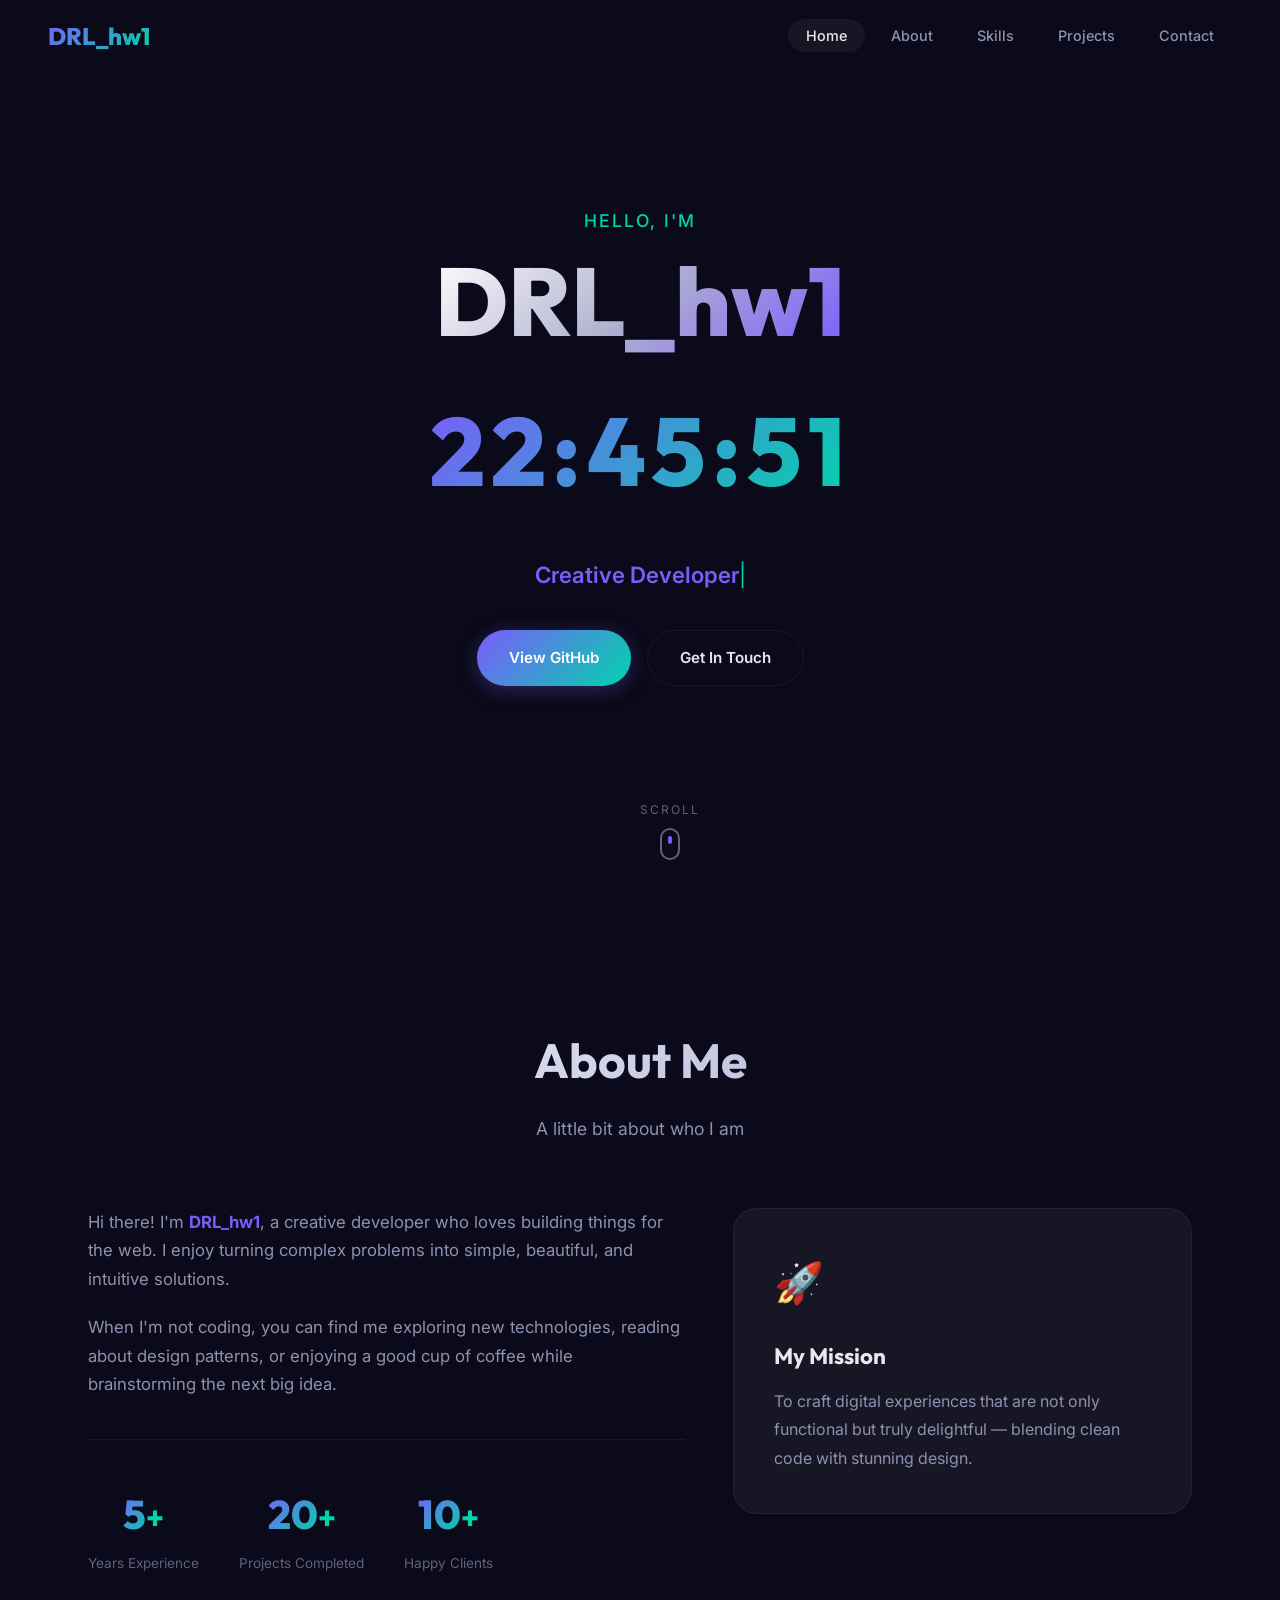
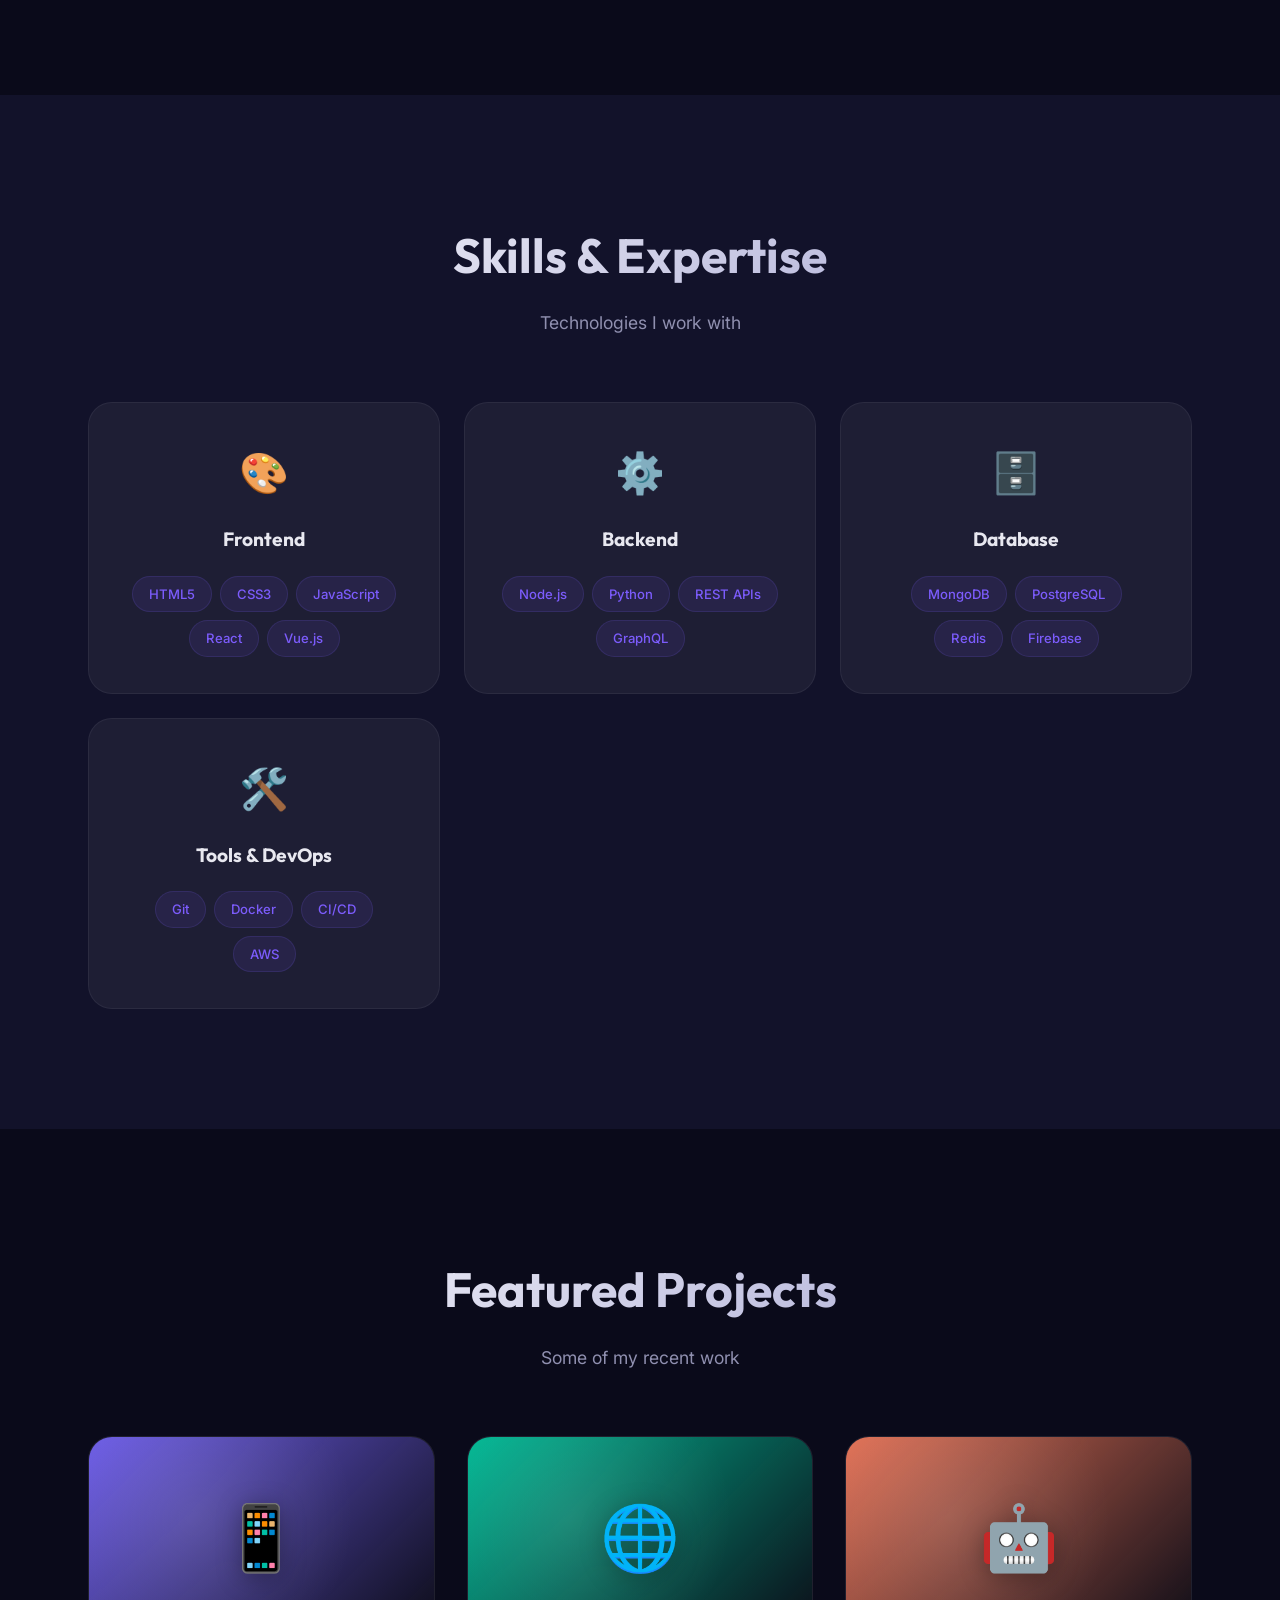
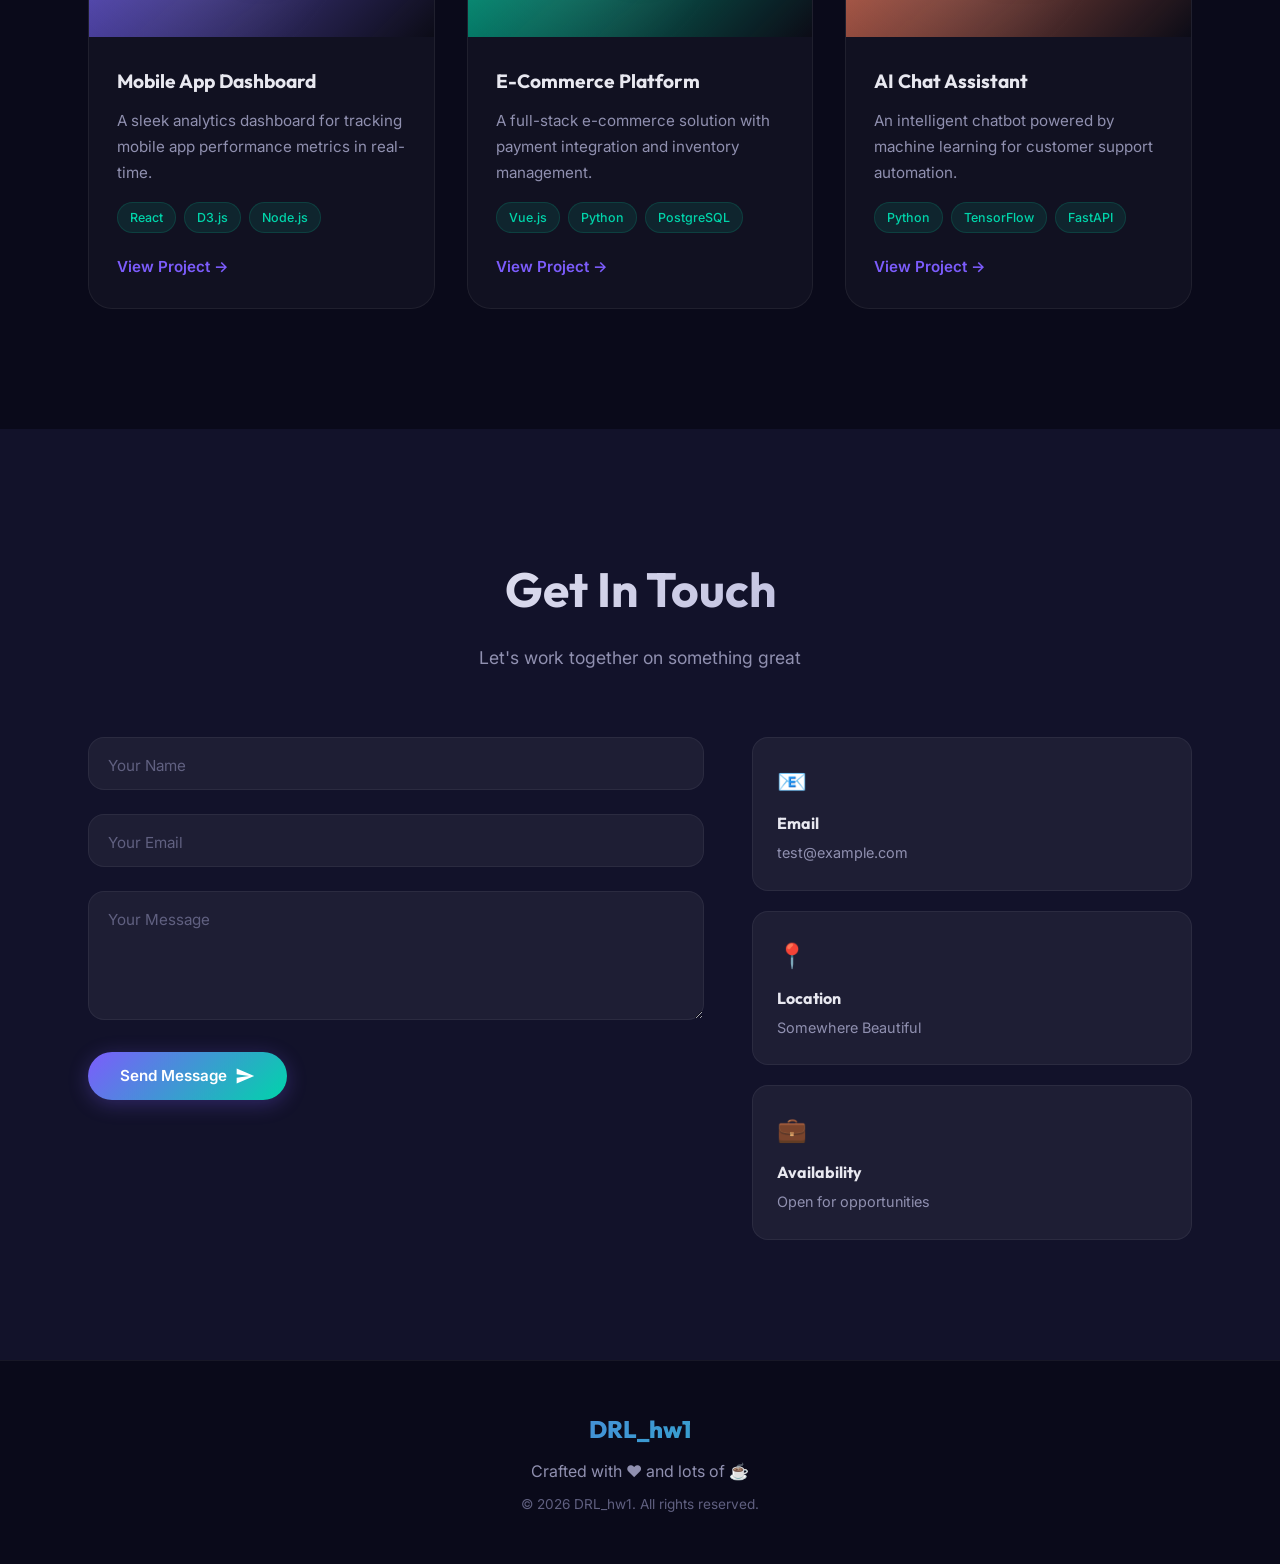
==== commit 1e7e40ff: "Fix clock: make it primary element, same size as name, centered layout" ====
--- a/personal-page/index.html
+++ b/personal-page/index.html
@@ -35,54 +35,18 @@
 
     <!-- Hero Section -->
     <section class="hero" id="home">
-        <div class="hero-content">
+        <div class="hero-center">
             <p class="hero-greeting">Hello, I'm</p>
             <h1 class="hero-name">DRL_hw1</h1>
+            <div class="hero-clock">
+                <span class="clock-time" id="clock"></span>
+            </div>
             <p class="hero-tagline">
                 <span class="typewriter" id="typewriter"></span><span class="cursor">|</span>
             </p>
-            <p class="hero-description">
-                Passionate about creating beautiful digital experiences and solving complex problems with elegant
-                solutions.
-            </p>
             <div class="hero-cta">
-                <a href="#projects" class="btn btn-primary">View My Work</a>
+                <a href="https://github.com/g114056175/DRL_hw1" target="_blank" class="btn btn-primary">View GitHub</a>
                 <a href="#contact" class="btn btn-secondary">Get In Touch</a>
-            </div>
-            <div class="hero-socials">
-                <a href="https://github.com/g114056175/DRL_hw1" target="_blank" class="social-link" aria-label="GitHub">
-                    <svg viewBox="0 0 24 24" width="22" height="22" fill="currentColor">
-                        <path
-                            d="M12 0C5.37 0 0 5.37 0 12c0 5.31 3.435 9.795 8.205 11.385.6.105.825-.255.825-.57 0-.285-.015-1.23-.015-2.235-3.015.555-3.795-.735-4.035-1.41-.135-.345-.72-1.41-1.23-1.695-.42-.225-1.02-.78-.015-.795.945-.015 1.62.87 1.845 1.23 1.08 1.815 2.805 1.305 3.495.99.105-.78.42-1.305.765-1.605-2.67-.3-5.46-1.335-5.46-5.925 0-1.305.465-2.385 1.23-3.225-.12-.3-.54-1.53.12-3.18 0 0 1.005-.315 3.3 1.23.96-.27 1.98-.405 3-.405s2.04.135 3 .405c2.295-1.56 3.3-1.23 3.3-1.23.66 1.65.24 2.88.12 3.18.765.84 1.23 1.905 1.23 3.225 0 4.605-2.805 5.625-5.475 5.925.435.375.81 1.095.81 2.22 0 1.605-.015 2.895-.015 3.3 0 .315.225.69.825.57A12.02 12.02 0 0024 12c0-6.63-5.37-12-12-12z" />
-                    </svg>
-                </a>
-                <a href="#" class="social-link" aria-label="LinkedIn">
-                    <svg viewBox="0 0 24 24" width="22" height="22" fill="currentColor">
-                        <path
-                            d="M20.447 20.452h-3.554v-5.569c0-1.328-.027-3.037-1.852-3.037-1.853 0-2.136 1.445-2.136 2.939v5.667H9.351V9h3.414v1.561h.046c.477-.9 1.637-1.85 3.37-1.85 3.601 0 4.267 2.37 4.267 5.455v6.286zM5.337 7.433a2.062 2.062 0 01-2.063-2.065 2.064 2.064 0 112.063 2.065zm1.782 13.019H3.555V9h3.564v11.452zM22.225 0H1.771C.792 0 0 .774 0 1.729v20.542C0 23.227.792 24 1.771 24h20.451C23.2 24 24 23.227 24 22.271V1.729C24 .774 23.2 0 22.222 0h.003z" />
-                    </svg>
-                </a>
-                <a href="#" class="social-link" aria-label="Twitter">
-                    <svg viewBox="0 0 24 24" width="22" height="22" fill="currentColor">
-                        <path
-                            d="M23.953 4.57a10 10 0 01-2.825.775 4.958 4.958 0 002.163-2.723c-.951.555-2.005.959-3.127 1.184a4.92 4.92 0 00-8.384 4.482C7.69 8.095 4.067 6.13 1.64 3.162a4.822 4.822 0 00-.666 2.475c0 1.71.87 3.213 2.188 4.096a4.904 4.904 0 01-2.228-.616v.06a4.923 4.923 0 003.946 4.827 4.996 4.996 0 01-2.212.085 4.936 4.936 0 004.604 3.417 9.867 9.867 0 01-6.102 2.105c-.39 0-.779-.023-1.17-.067a13.995 13.995 0 007.557 2.209c9.053 0 13.998-7.496 13.998-13.985 0-.21 0-.42-.015-.63A9.935 9.935 0 0024 4.59z" />
-                    </svg>
-                </a>
-                <a href="mailto:test@example.com" class="social-link" aria-label="Email">
-                    <svg viewBox="0 0 24 24" width="22" height="22" fill="currentColor">
-                        <path
-                            d="M20 4H4c-1.1 0-2 .9-2 2v12c0 1.1.9 2 2 2h16c1.1 0 2-.9 2-2V6c0-1.1-.9-2-2-2zm0 4l-8 5-8-5V6l8 5 8-5v2z" />
-                    </svg>
-                </a>
-            </div>
-        </div>
-        <div class="hero-visual">
-            <div class="clock-container">
-                <div class="clock-glow"></div>
-                <div class="clock-display">
-                    <span class="clock-time" id="clock">00:00:00</span>
-                    <span class="clock-date" id="clockDate"></span>
-                </div>
             </div>
         </div>
         <div class="scroll-indicator">
--- a/personal-page/style.css
+++ b/personal-page/style.css
@@ -191,16 +191,20 @@
 .hero {
   min-height: 100vh;
   display: flex;
+  flex-direction: column;
   align-items: center;
   justify-content: center;
-  gap: 80px;
   padding: 120px 48px 80px;
   position: relative;
   z-index: 1;
-}
-
-.hero-content {
-  max-width: 600px;
+  text-align: center;
+}
+
+.hero-center {
+  max-width: 900px;
+  display: flex;
+  flex-direction: column;
+  align-items: center;
 }
 
 .hero-greeting {
@@ -215,7 +219,7 @@
 
 .hero-name {
   font-family: var(--font-primary);
-  font-size: clamp(3rem, 7vw, 5.5rem);
+  font-size: clamp(3.5rem, 8vw, 6rem);
   font-weight: 800;
   line-height: 1.1;
   margin-bottom: 16px;
@@ -226,139 +230,51 @@
   animation: fadeInUp 0.8s ease 0.1s both;
 }
 
-.hero-tagline {
-  font-size: 1.4rem;
-  color: var(--text-secondary);
+.hero-clock {
   margin-bottom: 24px;
-  min-height: 2rem;
-  animation: fadeInUp 0.8s ease 0.2s both;
-}
-
-.typewriter {
-  color: var(--accent-1);
-  font-weight: 600;
-}
-
-.cursor {
-  color: var(--accent-2);
-  animation: blink 1s step-end infinite;
-}
-
-@keyframes blink {
-  50% {
-    opacity: 0;
-  }
-}
-
-.hero-description {
-  font-size: 1.1rem;
-  color: var(--text-secondary);
-  line-height: 1.8;
-  margin-bottom: 36px;
-  animation: fadeInUp 0.8s ease 0.3s both;
-}
-
-.hero-cta {
-  display: flex;
-  gap: 16px;
-  margin-bottom: 48px;
-  animation: fadeInUp 0.8s ease 0.4s both;
-}
-
-.hero-socials {
-  display: flex;
-  gap: 12px;
-  animation: fadeInUp 0.8s ease 0.5s both;
-}
-
-.social-link {
-  width: 44px;
-  height: 44px;
-  display: flex;
-  align-items: center;
-  justify-content: center;
-  border-radius: var(--radius-full);
-  border: 1px solid var(--border-color);
-  color: var(--text-secondary);
-  transition: all var(--transition);
-}
-
-.social-link:hover {
-  color: var(--accent-1);
-  border-color: var(--accent-1);
-  background: rgba(124, 92, 252, 0.1);
-  transform: translateY(-3px);
-  box-shadow: 0 8px 20px rgba(124, 92, 252, 0.2);
-}
-
-/* Clock Display */
-.hero-visual {
-  animation: fadeInUp 0.8s ease 0.3s both;
-}
-
-.clock-container {
-  width: 320px;
-  height: 320px;
-  border-radius: var(--radius-lg);
-  position: relative;
-  display: flex;
-  align-items: center;
-  justify-content: center;
-  background: var(--bg-glass);
-  border: 1px solid var(--border-color);
-  backdrop-filter: blur(16px);
-  -webkit-backdrop-filter: blur(16px);
-}
-
-.clock-glow {
-  position: absolute;
-  inset: -30px;
-  border-radius: var(--radius-lg);
-  background: var(--accent-gradient);
-  opacity: 0.1;
-  filter: blur(50px);
-  animation: pulse 3s ease-in-out infinite;
-}
-
-@keyframes pulse {
-
-  0%,
-  100% {
-    transform: scale(1);
-    opacity: 0.1;
-  }
-
-  50% {
-    transform: scale(1.1);
-    opacity: 0.2;
-  }
-}
-
-.clock-display {
-  display: flex;
-  flex-direction: column;
-  align-items: center;
-  gap: 8px;
-  z-index: 1;
+  animation: fadeInUp 0.8s ease 0.15s both;
 }
 
 .clock-time {
   font-family: 'Outfit', monospace;
-  font-size: 4rem;
+  font-size: clamp(3.5rem, 8vw, 6rem);
   font-weight: 800;
-  letter-spacing: 4px;
+  letter-spacing: 6px;
   background: var(--accent-gradient);
   -webkit-background-clip: text;
   -webkit-text-fill-color: transparent;
   background-clip: text;
-  text-shadow: none;
-}
-
-.clock-date {
-  font-size: 0.95rem;
+}
+
+.hero-tagline {
+  font-size: 1.4rem;
   color: var(--text-secondary);
-  letter-spacing: 2px;
-  text-transform: uppercase;
+  margin-bottom: 36px;
+  min-height: 2rem;
+  animation: fadeInUp 0.8s ease 0.2s both;
+}
+
+.typewriter {
+  color: var(--accent-1);
+  font-weight: 600;
+}
+
+.cursor {
+  color: var(--accent-2);
+  animation: blink 1s step-end infinite;
+}
+
+@keyframes blink {
+  50% {
+    opacity: 0;
+  }
+}
+
+.hero-cta {
+  display: flex;
+  gap: 16px;
+  margin-bottom: 48px;
+  animation: fadeInUp 0.8s ease 0.3s both;
 }
 
 /* Scroll Indicator */
@@ -910,15 +826,12 @@
    ============================ */
 @media (max-width: 900px) {
   .hero {
-    flex-direction: column-reverse;
-    gap: 48px;
-    text-align: center;
     padding: 120px 24px 80px;
   }
 
-  .hero-cta,
-  .hero-socials {
-    justify-content: center;
+  .hero-cta {
+    flex-direction: column;
+    align-items: center;
   }
 
   .clock-container {
@@ -927,7 +840,7 @@
   }
 
   .clock-time {
-    font-size: 2.8rem;
+    font-size: clamp(2.5rem, 10vw, 4rem);
   }
 
   .about-grid,
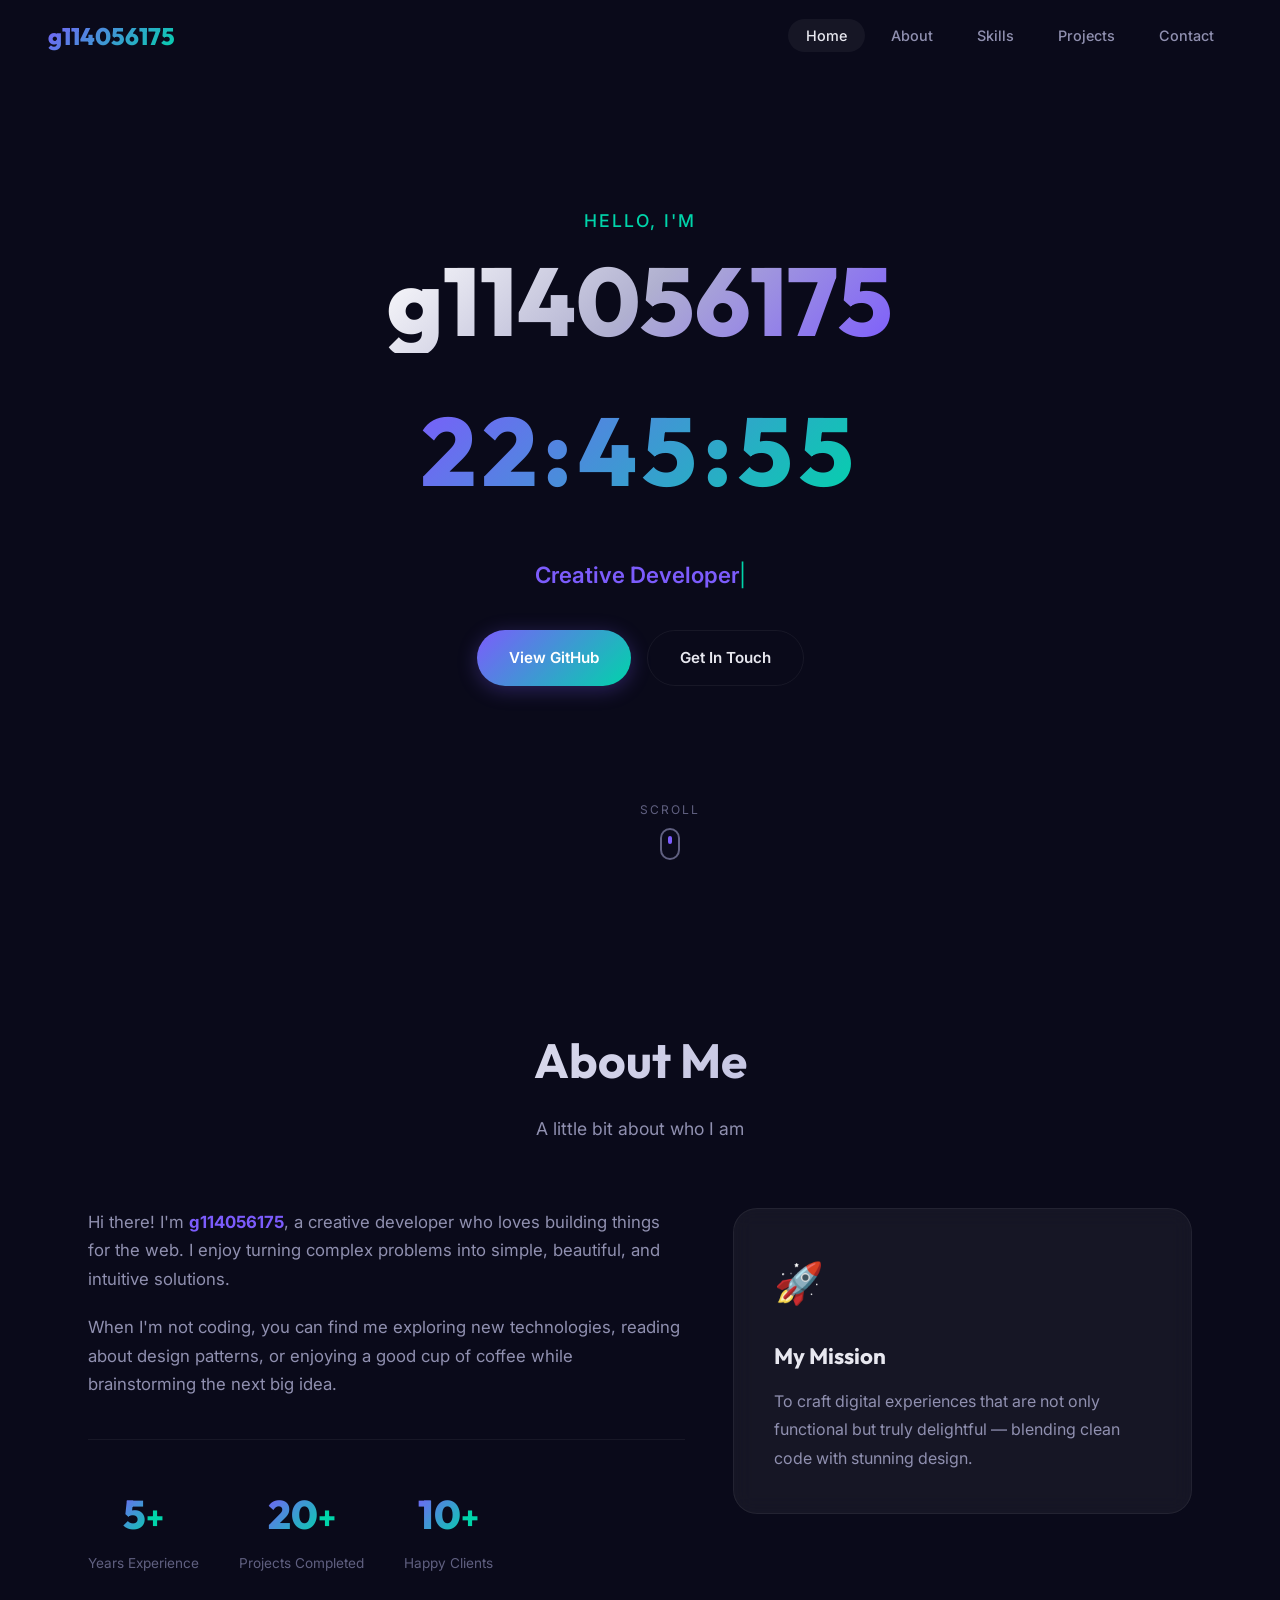
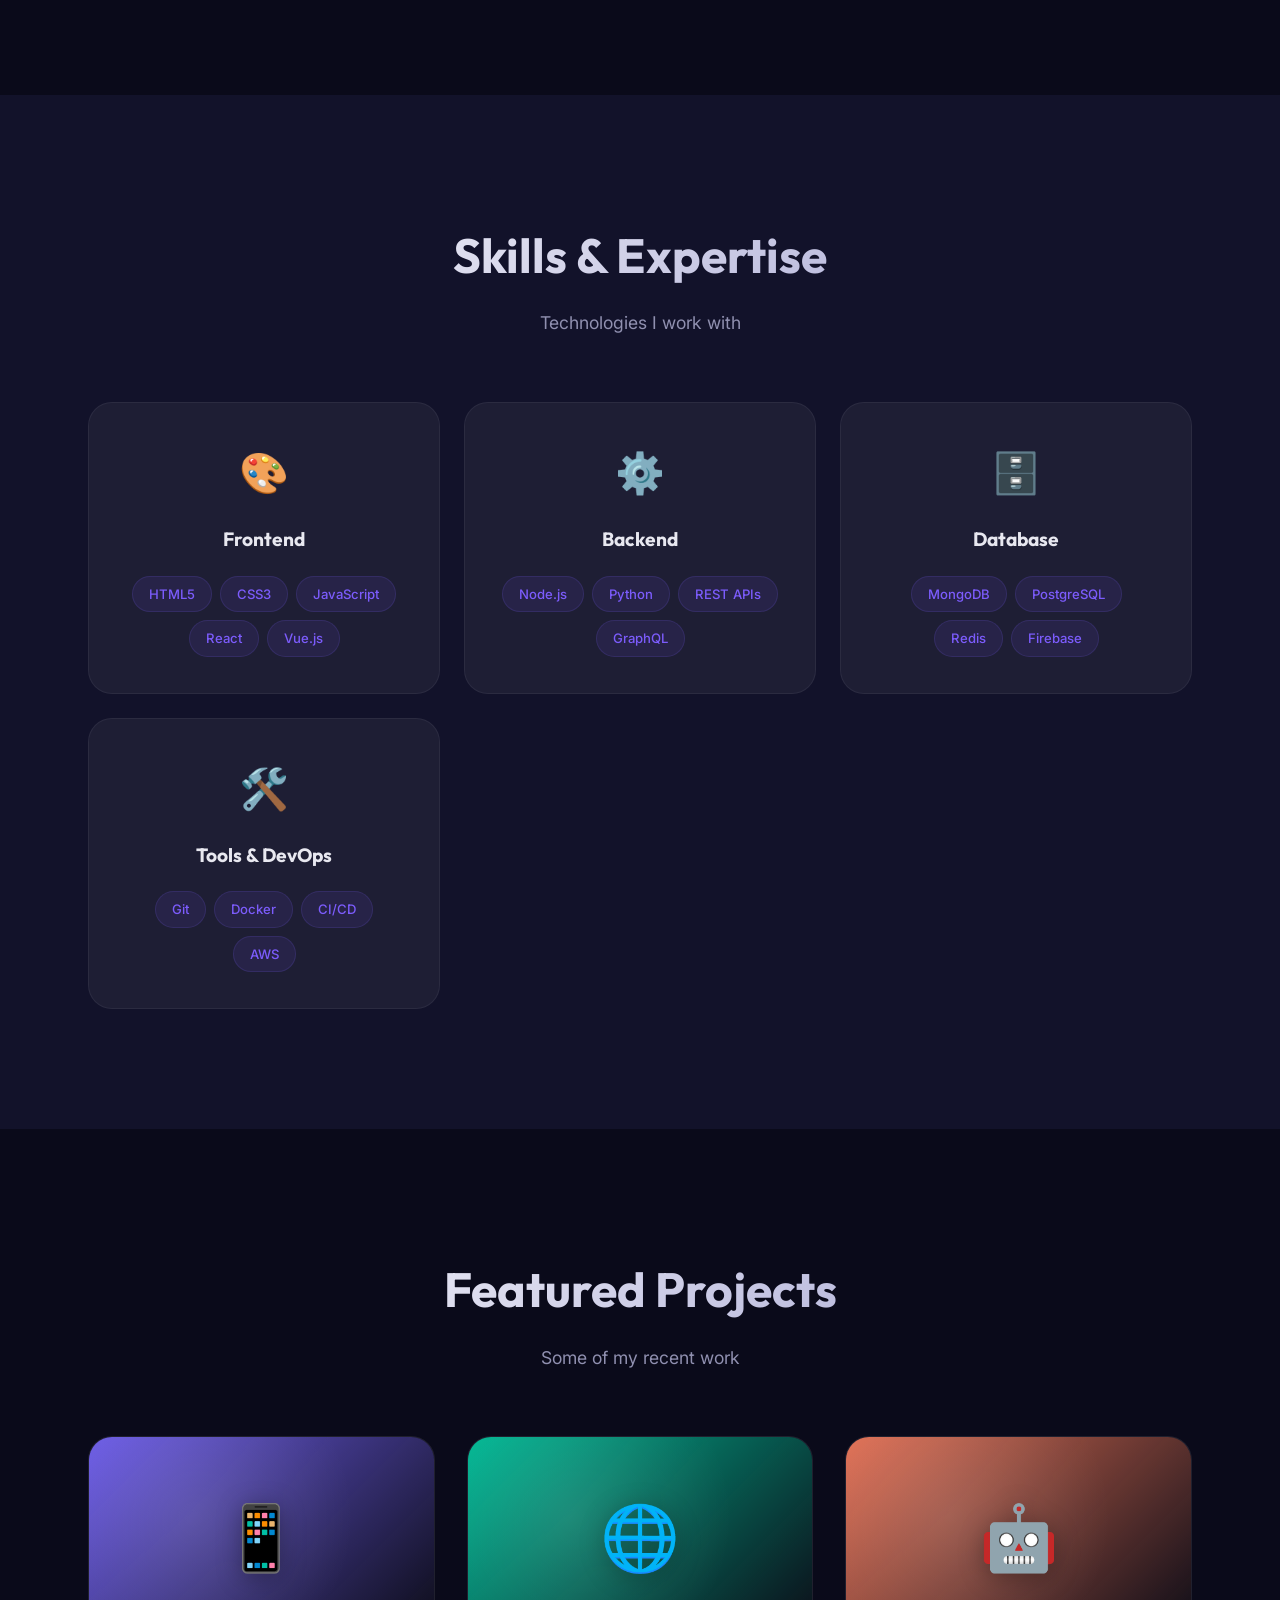
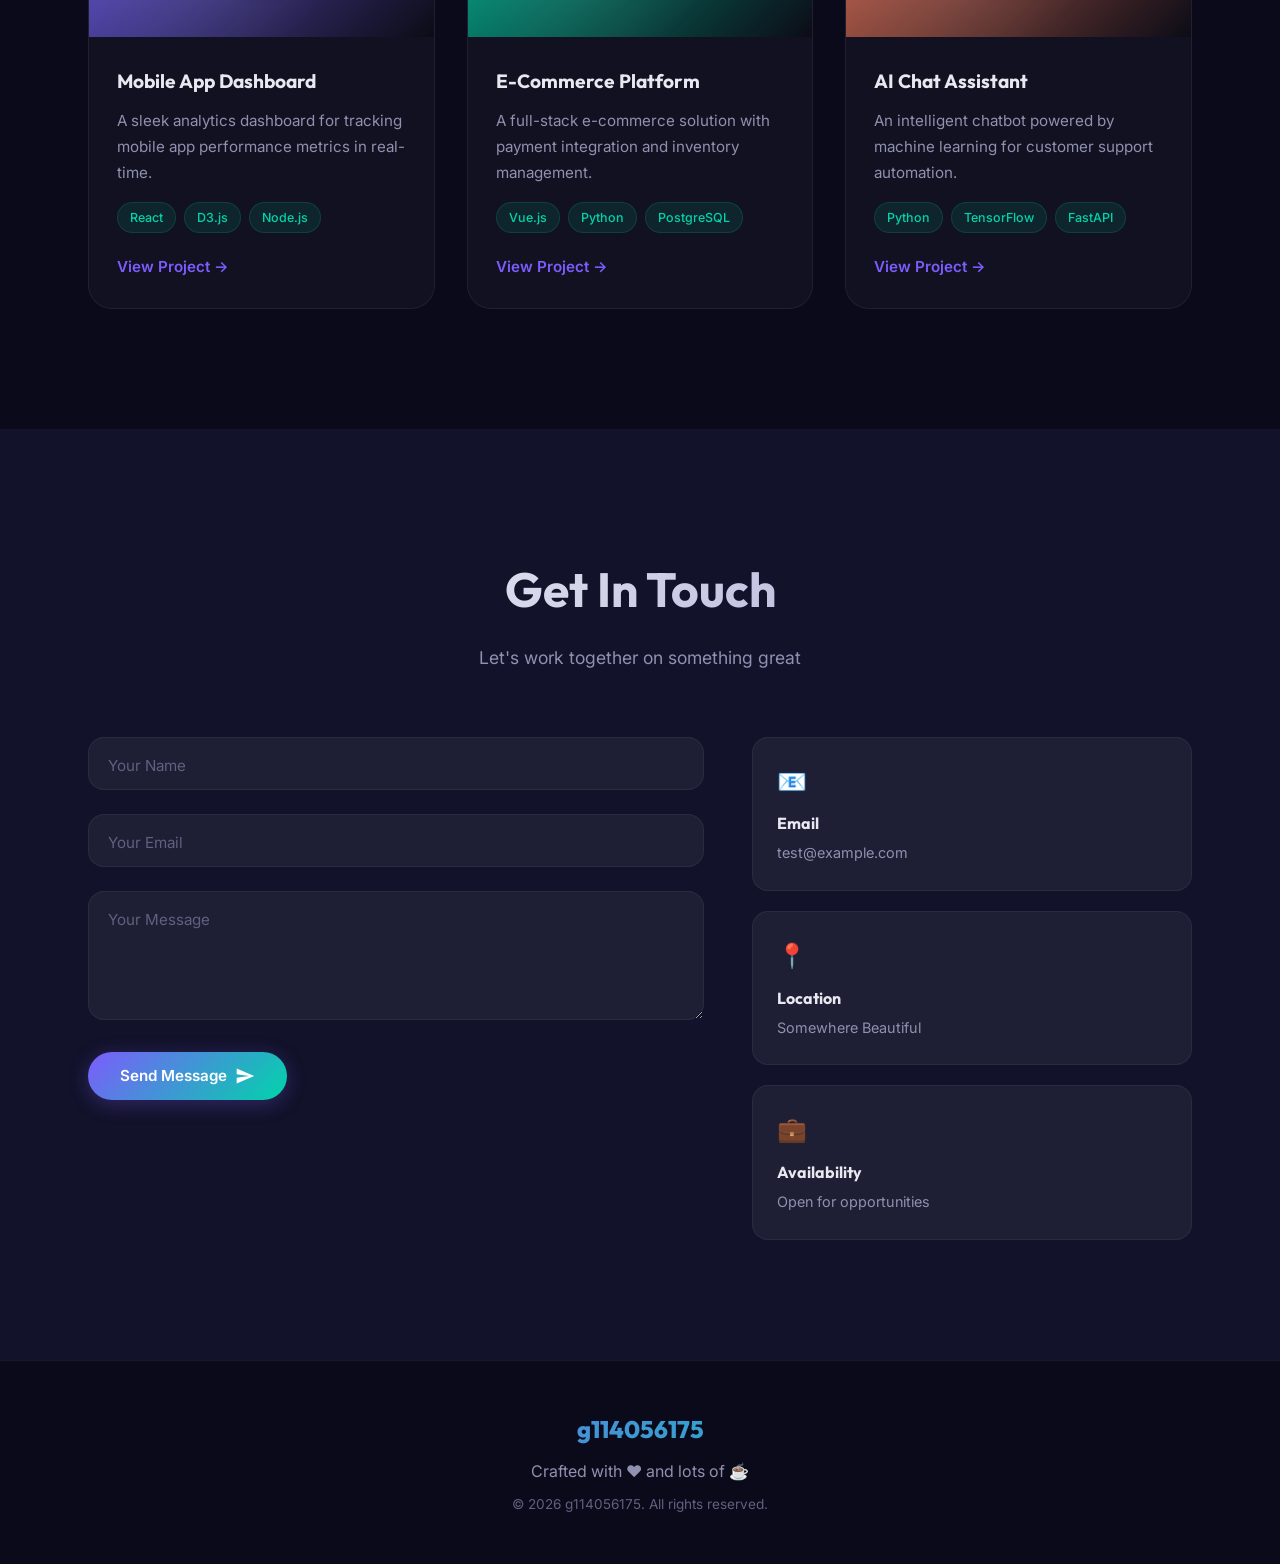
==== commit bd561e48: "Rename display name to g114056175 and update conversation log" ====
--- a/personal-page/index.html
+++ b/personal-page/index.html
@@ -5,7 +5,7 @@
     <meta charset="UTF-8">
     <meta name="viewport" content="width=device-width, initial-scale=1.0">
     <meta name="description" content="Test - Personal Portfolio & Web Page">
-    <title>DRL_hw1 | Personal Web Page</title>
+    <title>g114056175 | Personal Web Page</title>
     <link rel="preconnect" href="https://fonts.googleapis.com">
     <link rel="preconnect" href="https://fonts.gstatic.com" crossorigin>
     <link
@@ -20,7 +20,7 @@
 
     <!-- Navigation -->
     <nav class="nav" id="nav">
-        <div class="nav-logo">DRL_hw1</div>
+        <div class="nav-logo">g114056175</div>
         <ul class="nav-links">
             <li><a href="#home" class="nav-link active">Home</a></li>
             <li><a href="#about" class="nav-link">About</a></li>
@@ -37,7 +37,7 @@
     <section class="hero" id="home">
         <div class="hero-center">
             <p class="hero-greeting">Hello, I'm</p>
-            <h1 class="hero-name">DRL_hw1</h1>
+            <h1 class="hero-name">g114056175</h1>
             <div class="hero-clock">
                 <span class="clock-time" id="clock"></span>
             </div>
@@ -63,7 +63,8 @@
             <div class="about-grid">
                 <div class="about-text">
                     <p>
-                        Hi there! I'm <strong>DRL_hw1</strong>, a creative developer who loves building things for the
+                        Hi there! I'm <strong>g114056175</strong>, a creative developer who loves building things for
+                        the
                         web.
                         I enjoy turning complex problems into simple, beautiful, and intuitive solutions.
                     </p>
@@ -255,9 +256,9 @@
     <footer class="footer">
         <div class="container">
             <div class="footer-content">
-                <p class="footer-logo">DRL_hw1</p>
+                <p class="footer-logo">g114056175</p>
                 <p class="footer-text">Crafted with ❤️ and lots of ☕</p>
-                <p class="footer-copy">&copy; 2026 DRL_hw1. All rights reserved.</p>
+                <p class="footer-copy">&copy; 2026 g114056175. All rights reserved.</p>
             </div>
         </div>
     </footer>
